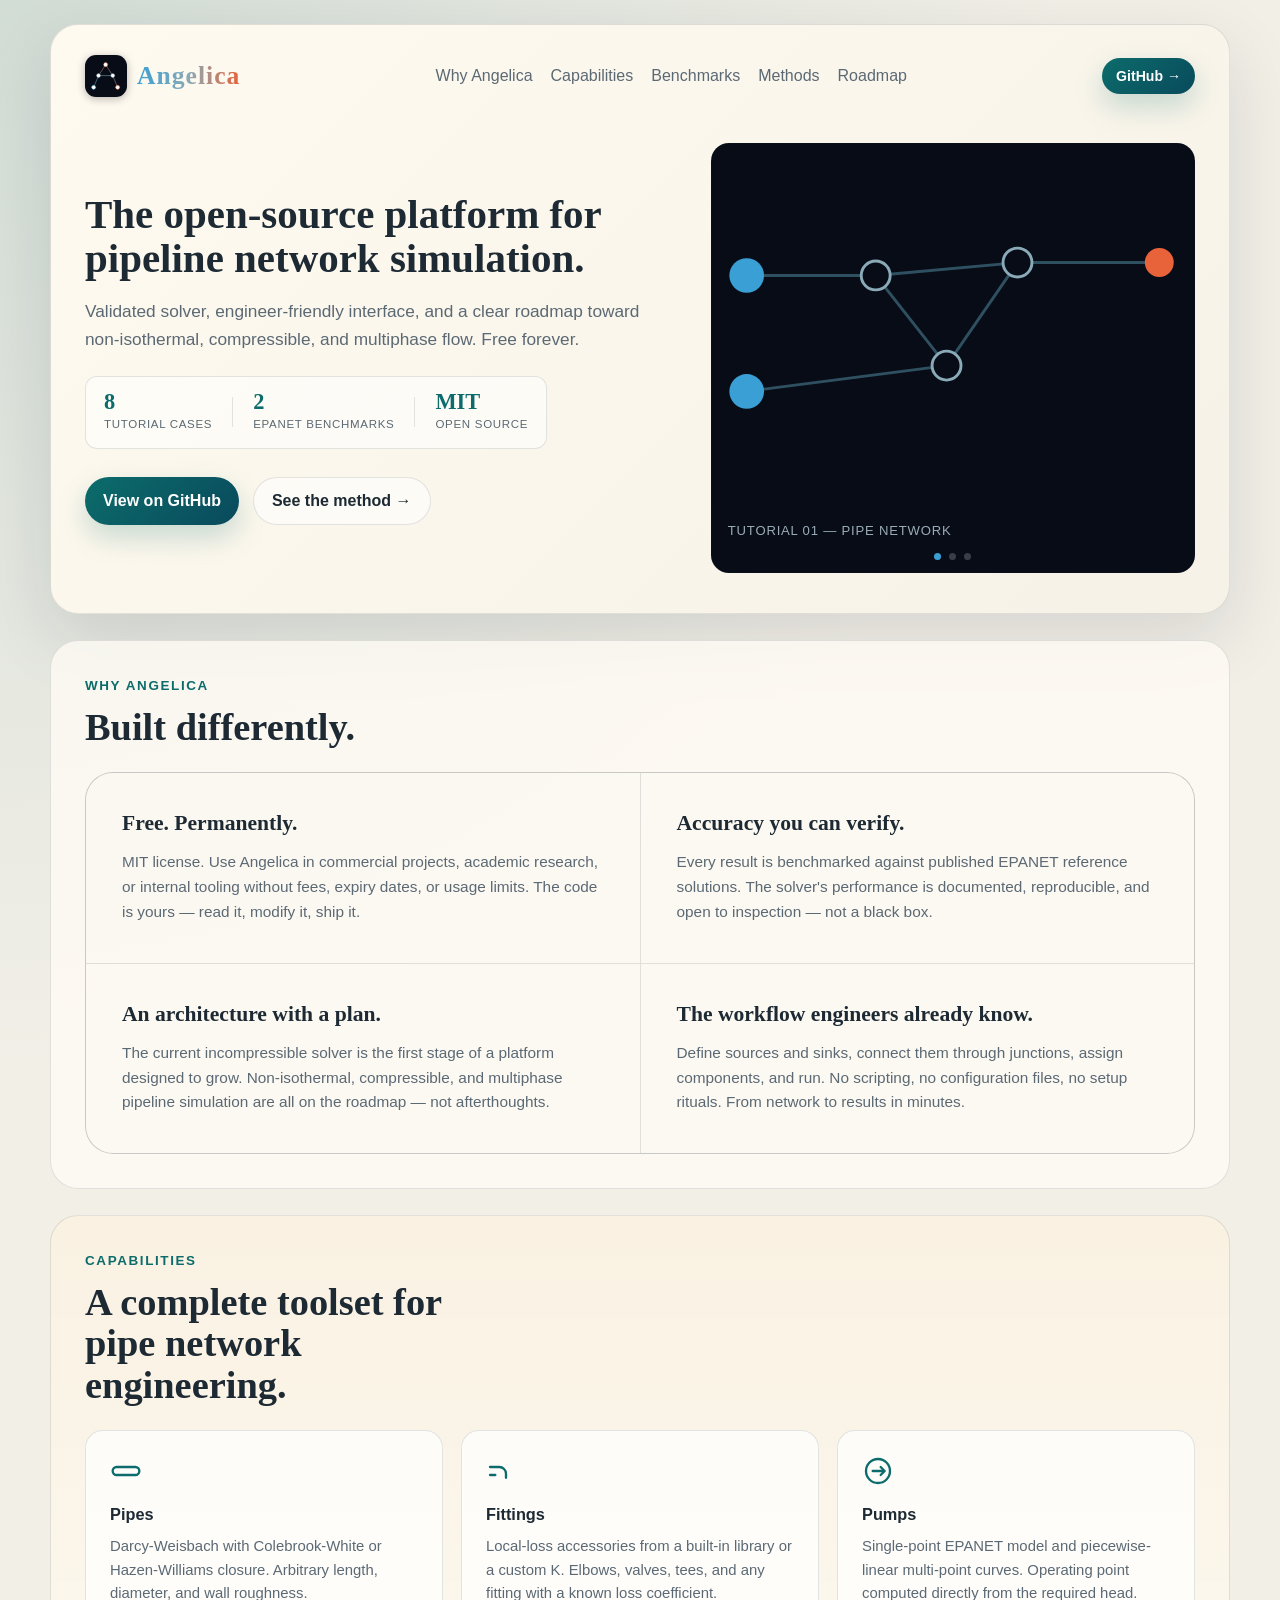
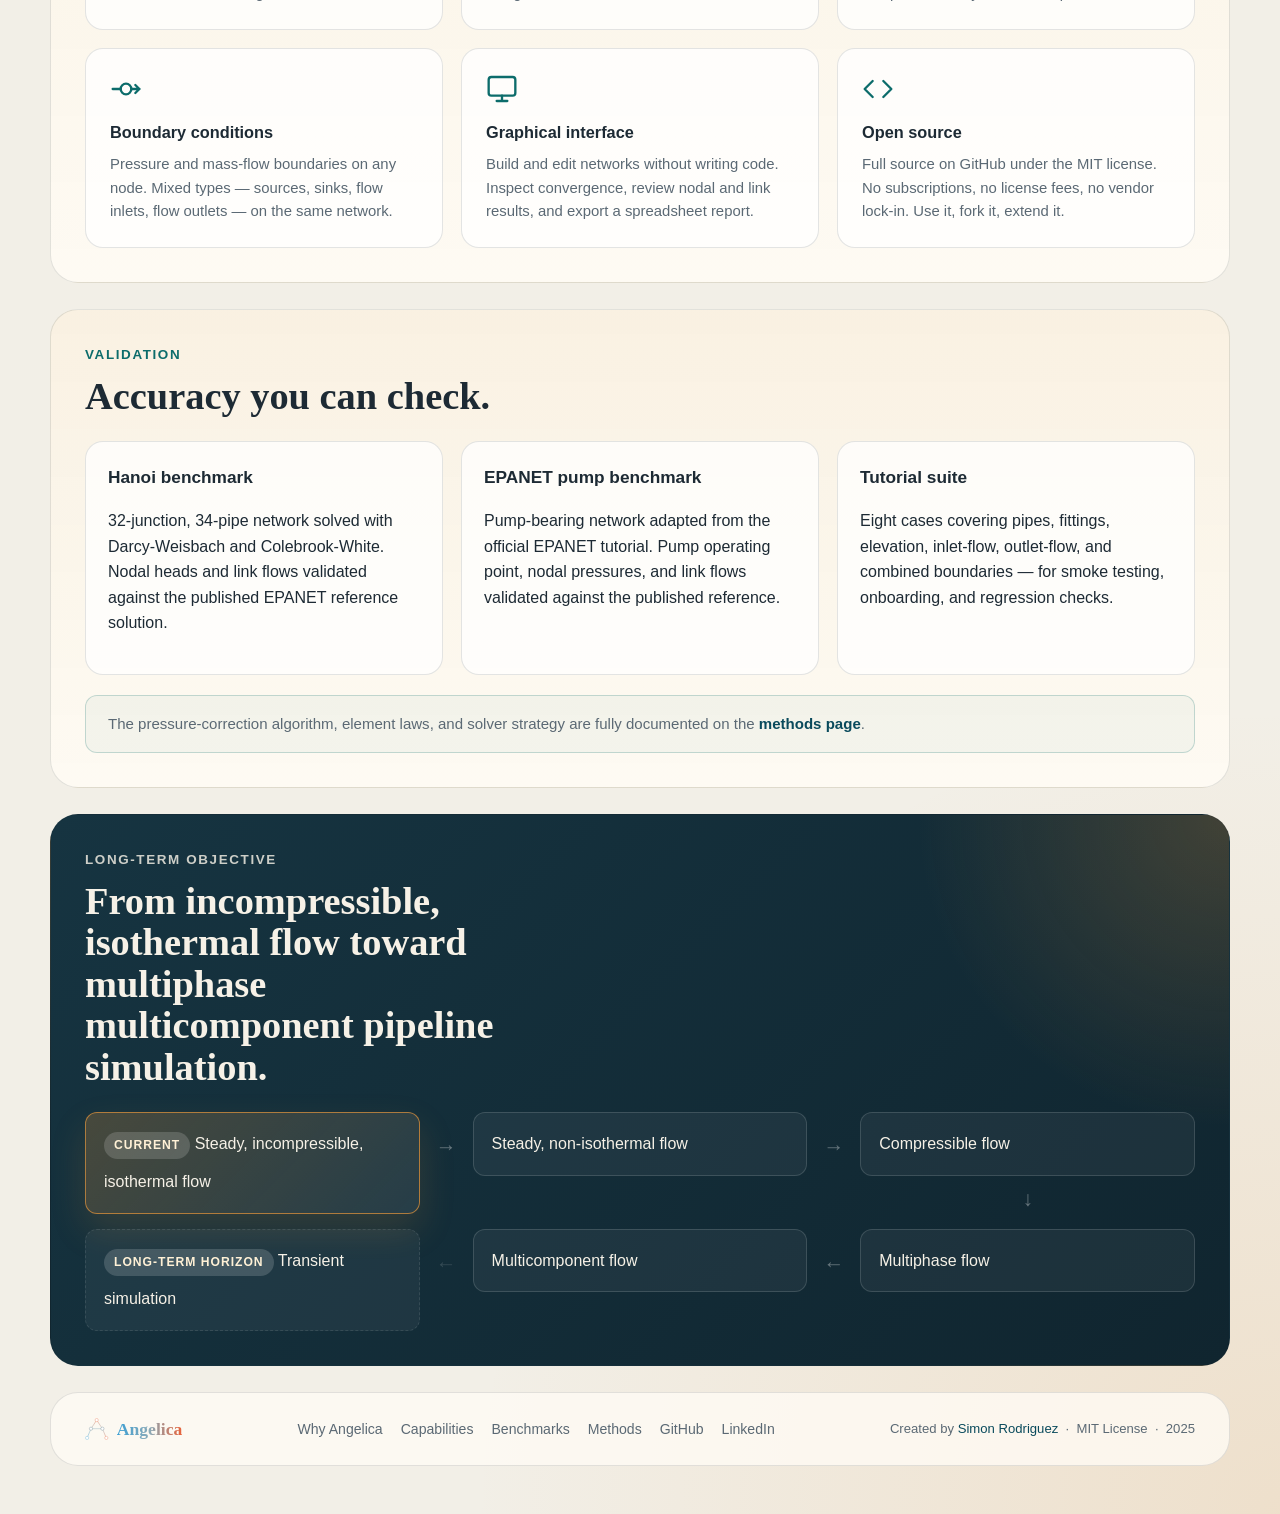
==== index.html @ 7e044407 "Brand name: gradient text matching logomark edge colors Apply blue→muted→orange gradient to the Ange" ====
<!DOCTYPE html>
<html lang="en">
  <head>
    <meta charset="UTF-8" />
    <meta name="viewport" content="width=device-width, initial-scale=1.0" />
    <title>Angelica — Pipeline Network Simulation</title>
    <meta
      name="description"
      content="Angelica is an open-source platform for pipeline network simulation. Validated solver, graphical interface, MIT licensed. Built to grow toward multiphase and compressible flow."
    />
    <meta property="og:type"        content="website" />
    <meta property="og:title"       content="Angelica — Pipeline Network Simulation" />
    <meta property="og:description" content="The open-source platform for pipeline network simulation. Validated solver, graphical interface, MIT licensed. No subscriptions. No lock-in." />
    <meta property="og:url"         content="https://scimonCFD.github.io/Angelica_website/" />
    <meta name="twitter:card"       content="summary" />
    <link rel="stylesheet" href="styles.css" />
    <link rel="icon" href="assets/logomark.svg" type="image/svg+xml" />
  </head>
  <body>
    <div class="page-shell">

      <header class="hero">
        <nav class="topbar">
          <div class="brand">
            <span class="brand-icon">
              <img src="assets/logomark.svg" alt="" class="brand-mark" />
            </span>
            <span class="brand-name">Angelica</span>
          </div>
          <div class="toplinks">
            <a href="#why">Why Angelica</a>
            <a href="#capabilities">Capabilities</a>
            <a href="#benchmarks">Benchmarks</a>
            <a href="methods.html">Methods</a>
            <a href="#roadmap">Roadmap</a>
          </div>
          <a class="button primary small" href="https://github.com/ScimonCFD/Angelica" target="_blank" rel="noreferrer">GitHub &rarr;</a>
        </nav>

        <div class="hero-grid">
          <div class="hero-copy">
            <h1>The open&#8209;source platform for pipeline network simulation.</h1>
            <p class="hero-text">
              Validated solver, engineer&#8209;friendly interface, and a clear roadmap
              toward non&#8209;isothermal, compressible, and multiphase flow.
              Free forever.
            </p>

            <div class="stat-row">
              <div class="stat">
                <span class="stat-value">8</span>
                <span class="stat-label">Tutorial cases</span>
              </div>
              <div class="stat-divider"></div>
              <div class="stat">
                <span class="stat-value">2</span>
                <span class="stat-label">EPANET benchmarks</span>
              </div>
              <div class="stat-divider"></div>
              <div class="stat">
                <span class="stat-value">MIT</span>
                <span class="stat-label">Open source</span>
              </div>
            </div>

            <div class="hero-actions">
              <a class="button primary" href="https://github.com/ScimonCFD/Angelica" target="_blank" rel="noreferrer">
                View on GitHub
              </a>
              <a class="button secondary" href="methods.html">See the method &rarr;</a>
            </div>
          </div>

          <div class="hero-panel">
            <div class="slider" id="hero-slider">
              <div class="slide active">
                <img src="assets/slide_pipe.svg" class="slide-img" alt="Pipe network tutorial" />
                <p class="slide-caption">Tutorial 01 &mdash; Pipe network</p>
              </div>
              <div class="slide">
                <img src="assets/slide_hanoi.svg" class="slide-img" alt="Hanoi benchmark" />
                <p class="slide-caption">Benchmark &mdash; Hanoi network (32 nodes)</p>
              </div>
              <div class="slide">
                <img src="assets/slide_pump.svg" class="slide-img" alt="EPANET pump benchmark" />
                <p class="slide-caption">Benchmark &mdash; EPANET pump network</p>
              </div>
              <div class="slider-dots">
                <button class="dot active" data-slide="0"></button>
                <button class="dot" data-slide="1"></button>
                <button class="dot" data-slide="2"></button>
              </div>
            </div>
          </div>
        </div>
      </header>

      <main>

        <!-- WHY ANGELICA -->
        <section id="why" class="section">
          <div class="section-head">
            <p class="eyebrow">Why Angelica</p>
            <h2>Built differently.</h2>
          </div>
          <div class="value-grid">

            <div class="value-card">
              <h3>Free. Permanently.</h3>
              <p>MIT license. Use Angelica in commercial projects, academic research,
                or internal tooling without fees, expiry dates, or usage limits.
                The code is yours — read it, modify it, ship it.</p>
            </div>

            <div class="value-card">
              <h3>Accuracy you can verify.</h3>
              <p>Every result is benchmarked against published EPANET reference
                solutions. The solver's performance is documented, reproducible,
                and open to inspection — not a black box.</p>
            </div>

            <div class="value-card">
              <h3>An architecture with a plan.</h3>
              <p>The current incompressible solver is the first stage of a platform
                designed to grow. Non&#8209;isothermal, compressible, and multiphase
                pipeline simulation are all on the roadmap — not afterthoughts.</p>
            </div>

            <div class="value-card">
              <h3>The workflow engineers already know.</h3>
              <p>Define sources and sinks, connect them through junctions, assign
                components, and run. No scripting, no configuration files, no
                setup rituals. From network to results in minutes.</p>
            </div>

          </div>
        </section>

        <!-- CAPABILITIES -->
        <section id="capabilities" class="section accent">
          <div class="section-head">
            <p class="eyebrow">Capabilities</p>
            <h2>A complete toolset for pipe network engineering.</h2>
          </div>
          <div class="cap-grid">

            <article class="cap-card">
              <div class="cap-icon">
                <svg viewBox="0 0 24 24" fill="none" stroke="currentColor" stroke-width="1.75" stroke-linecap="round">
                  <rect x="2" y="9" width="20" height="6" rx="3"/>
                </svg>
              </div>
              <h3>Pipes</h3>
              <p>Darcy-Weisbach with Colebrook-White or Hazen-Williams closure. Arbitrary length, diameter, and wall roughness.</p>
            </article>

            <article class="cap-card">
              <div class="cap-icon">
                <svg viewBox="0 0 24 24" fill="none" stroke="currentColor" stroke-width="1.75" stroke-linecap="round">
                  <path d="M3 9h7a5 5 0 0 1 5 5v3"/>
                  <path d="M3 15h4"/>
                </svg>
              </div>
              <h3>Fittings</h3>
              <p>Local-loss accessories from a built-in library or a custom K. Elbows, valves, tees, and any fitting with a known loss coefficient.</p>
            </article>

            <article class="cap-card">
              <div class="cap-icon">
                <svg viewBox="0 0 24 24" fill="none" stroke="currentColor" stroke-width="1.75" stroke-linecap="round" stroke-linejoin="round">
                  <circle cx="12" cy="12" r="9"/>
                  <path d="M8 12h8M14 9l3 3-3 3"/>
                </svg>
              </div>
              <h3>Pumps</h3>
              <p>Single-point EPANET model and piecewise-linear multi-point curves. Operating point computed directly from the required head.</p>
            </article>

            <article class="cap-card">
              <div class="cap-icon">
                <svg viewBox="0 0 24 24" fill="none" stroke="currentColor" stroke-width="1.75" stroke-linecap="round">
                  <circle cx="12" cy="12" r="4"/>
                  <path d="M2 12h6M16 12h6M19 9l3 3-3 3"/>
                </svg>
              </div>
              <h3>Boundary conditions</h3>
              <p>Pressure and mass-flow boundaries on any node. Mixed types — sources, sinks, flow inlets, flow outlets — on the same network.</p>
            </article>

            <article class="cap-card">
              <div class="cap-icon">
                <svg viewBox="0 0 24 24" fill="none" stroke="currentColor" stroke-width="1.75" stroke-linecap="round">
                  <rect x="2" y="3" width="20" height="14" rx="2"/>
                  <path d="M8 21h8M12 17v4"/>
                </svg>
              </div>
              <h3>Graphical interface</h3>
              <p>Build and edit networks without writing code. Inspect convergence, review nodal and link results, and export a spreadsheet report.</p>
            </article>

            <article class="cap-card">
              <div class="cap-icon">
                <svg viewBox="0 0 24 24" fill="none" stroke="currentColor" stroke-width="1.75" stroke-linecap="round" stroke-linejoin="round">
                  <polyline points="16 18 22 12 16 6"/>
                  <polyline points="8 6 2 12 8 18"/>
                </svg>
              </div>
              <h3>Open source</h3>
              <p>Full source on GitHub under the MIT license. No subscriptions, no license fees, no vendor lock-in. Use it, fork it, extend it.</p>
            </article>

          </div>
        </section>

        <!-- BENCHMARKS -->
        <section id="benchmarks" class="section accent">
          <div class="section-head">
            <p class="eyebrow">Validation</p>
            <h2>Accuracy you can check.</h2>
          </div>
          <div class="cards">
            <article class="info-card">
              <h3>Hanoi benchmark</h3>
              <p>32-junction, 34-pipe network solved with Darcy-Weisbach and
                Colebrook-White. Nodal heads and link flows validated against
                the published EPANET reference solution.</p>
            </article>
            <article class="info-card">
              <h3>EPANET pump benchmark</h3>
              <p>Pump-bearing network adapted from the official EPANET tutorial.
                Pump operating point, nodal pressures, and link flows validated
                against the published reference.</p>
            </article>
            <article class="info-card">
              <h3>Tutorial suite</h3>
              <p>Eight cases covering pipes, fittings, elevation, inlet-flow,
                outlet-flow, and combined boundaries — for smoke testing,
                onboarding, and regression checks.</p>
            </article>
          </div>
          <div class="methods-callout">
            <p>The pressure-correction algorithm, element laws, and solver strategy
              are fully documented on the
              <a href="methods.html">methods page</a>.</p>
          </div>
        </section>

        <!-- ROADMAP -->
        <section id="roadmap" class="section dark">
          <div class="section-head">
            <p class="eyebrow">Long-term objective</p>
            <h2>From incompressible, isothermal flow toward multiphase multicomponent pipeline simulation.</h2>
          </div>
          <div class="roadmap-grid">

            <!-- Row 1 -->
            <div class="roadmap-item current" style="grid-column:1;grid-row:1">
              <span class="roadmap-tag">Current</span>
              Steady, incompressible, isothermal flow
            </div>
            <div class="roadmap-arrow" style="grid-column:2;grid-row:1">&#8594;</div>
            <div class="roadmap-item future" style="grid-column:3;grid-row:1">Steady, non-isothermal flow</div>
            <div class="roadmap-arrow" style="grid-column:4;grid-row:1">&#8594;</div>
            <div class="roadmap-col5" style="grid-column:5;grid-row:1">
              <div class="roadmap-item future">Compressible flow</div>
              <div class="roadmap-arrow roadmap-arrow--vert" style="text-align:center">&#8595;</div>
            </div>

            <!-- Row 2 -->
            <div class="roadmap-item future" style="grid-column:5;grid-row:2">Multiphase flow</div>
            <div class="roadmap-arrow" style="grid-column:4;grid-row:2">&#8592;</div>
            <div class="roadmap-item future" style="grid-column:3;grid-row:2">Multicomponent flow</div>
            <div class="roadmap-arrow roadmap-arrow--faint" style="grid-column:2;grid-row:2">&#8592;</div>
            <div class="roadmap-item horizon" style="grid-column:1;grid-row:2">
              <span class="roadmap-tag roadmap-tag--horizon">Long-term horizon</span>
              Transient simulation
            </div>

          </div>
        </section>

      </main>

      <footer class="site-footer">
        <div class="footer-brand">
          <img src="assets/logomark.svg" alt="" class="brand-mark footer-mark" />
          <span class="brand-name">Angelica</span>
        </div>
        <nav class="footer-links">
          <a href="#why">Why Angelica</a>
          <a href="#capabilities">Capabilities</a>
          <a href="#benchmarks">Benchmarks</a>
          <a href="methods.html">Methods</a>
          <a href="https://github.com/ScimonCFD/Angelica" target="_blank" rel="noreferrer">GitHub</a>
          <a href="https://www.linkedin.com/in/simonrodriguezl" target="_blank" rel="noreferrer">LinkedIn</a>
        </nav>
        <p class="footer-copy">
          Created by <a href="https://www.linkedin.com/in/simonrodriguezl" target="_blank" rel="noreferrer">Simon Rodriguez</a>
          &nbsp;&middot;&nbsp; MIT License &nbsp;&middot;&nbsp; 2025
        </p>
      </footer>

    </div>

    <script>
      let current = 0;
      const slider = document.getElementById('hero-slider');
      const slides = slider.querySelectorAll('.slide');
      const dots   = slider.querySelectorAll('.dot');
      function showSlide(n) {
        slides.forEach((s, i) => {
          if (i === n) {
            s.style.display = 'flex';
            s.style.animation = 'none';
            void s.offsetWidth;
            s.style.animation = 'slideFadeIn 0.35s ease';
          } else {
            s.style.display = 'none';
          }
        });
        dots.forEach((d, i) => d.classList.toggle('active', i === n));
        current = n;
      }
      dots.forEach(d => d.addEventListener('click', () => showSlide(+d.dataset.slide)));
      showSlide(0);
      setInterval(() => showSlide((current + 1) % slides.length), 4000);

      // Scroll reveal
      if ('IntersectionObserver' in window &&
          !window.matchMedia('(prefers-reduced-motion: reduce)').matches) {
        const revealTargets = document.querySelectorAll(
          '.value-card, .cap-card, .step, .info-card, .roadmap-item, .section-head'
        );
        const obs = new IntersectionObserver(
          entries => entries.forEach(e => {
            if (e.isIntersecting) { e.target.classList.add('revealed'); obs.unobserve(e.target); }
          }),
          { threshold: 0.1 }
        );
        revealTargets.forEach((el, i) => {
          el.classList.add('reveal');
          el.style.transitionDelay = (i % 4) * 60 + 'ms';
          obs.observe(el);
        });
      }
    </script>
  </body>
</html>
---- styles.css ----
:root {
  --bg: #f2efe7;
  --panel: #fffaf0;
  --ink: #1d2a34;
  --muted: #5b6974;
  --line: rgba(29, 42, 52, 0.12);
  --brand: #0c6c6b;
  --brand-deep: #094a5c;
  --accent: #d98f3b;
  --shadow: 0 24px 70px rgba(14, 26, 38, 0.12);
  --radius-lg: 28px;
  --radius-md: 18px;
  --radius-sm: 12px;
}

* {
  box-sizing: border-box;
}

html {
  scroll-behavior: smooth;
}

body {
  margin: 0;
  color: var(--ink);
  background:
    radial-gradient(circle at top left, rgba(12, 108, 107, 0.14), transparent 32%),
    radial-gradient(circle at bottom right, rgba(217, 143, 59, 0.16), transparent 24%),
    var(--bg);
  font-family: "Avenir Next", "Segoe UI", "Helvetica Neue", sans-serif;
  line-height: 1.6;
}

a {
  color: inherit;
  text-decoration: none;
}

.page-shell {
  width: min(1180px, calc(100% - 40px));
  margin: 24px auto 48px;
}

.hero {
  padding: 30px 34px 40px;
  border: 1px solid var(--line);
  border-radius: var(--radius-lg);
  background:
    linear-gradient(135deg, rgba(255, 250, 240, 0.96), rgba(245, 241, 232, 0.96)),
    var(--panel);
  box-shadow: var(--shadow);
}

/* Topbar: 3-item layout */
.topbar {
  display: flex;
  align-items: center;
  justify-content: space-between;
  gap: 24px;
  margin-bottom: 46px;
}

.brand {
  display: flex;
  align-items: center;
  gap: 10px;
  font-family: Georgia, "Times New Roman", serif;
  font-size: 1.6rem;
  font-weight: 700;
  letter-spacing: 0.04em;
}

.brand-icon {
  display: flex;
  align-items: center;
  justify-content: center;
  width: 42px;
  height: 42px;
  background: #070c17;
  border-radius: 11px;
  flex-shrink: 0;
  box-shadow: 0 2px 8px rgba(7, 12, 23, 0.28);
}

.brand-mark {
  height: 28px;
  width: auto;
}

.brand-name {
  background: linear-gradient(90deg, #3a9fd4 0%, #8aaab8 50%, #e8633a 100%);
  -webkit-background-clip: text;
  -webkit-text-fill-color: transparent;
  background-clip: text;
}

.toplinks {
  display: flex;
  flex-wrap: wrap;
  gap: 18px;
  color: var(--muted);
}

.toplinks a:hover {
  color: var(--brand-deep);
}

.hero-grid {
  display: grid;
  grid-template-columns: 1.1fr 0.9fr;
  gap: 34px;
  align-items: center;
}

.eyebrow {
  margin: 0 0 10px;
  color: var(--brand);
  font-size: 0.84rem;
  font-weight: 700;
  letter-spacing: 0.12em;
  text-transform: uppercase;
}

.hero h1,
.section h2 {
  margin: 0;
  font-family: Georgia, "Times New Roman", serif;
  line-height: 1.08;
}

.hero h1 {
  font-size: clamp(1.8rem, 3.2vw, 3.4rem);
  max-width: 26ch;
}

.hero-text {
  max-width: 58ch;
  margin: 18px 0 0;
  font-size: 1.08rem;
  color: var(--muted);
}

.hero-actions {
  display: flex;
  flex-wrap: wrap;
  gap: 14px;
  margin-top: 28px;
}

.button {
  display: inline-flex;
  align-items: center;
  justify-content: center;
  min-height: 48px;
  padding: 0 18px;
  border-radius: 999px;
  font-weight: 700;
  transition: transform 140ms ease, box-shadow 140ms ease, background 140ms ease;
}

.button:hover {
  transform: translateY(-1px);
}

.button.primary {
  color: white;
  background: linear-gradient(135deg, var(--brand), var(--brand-deep));
  box-shadow: 0 12px 28px rgba(12, 108, 107, 0.22);
}

.button.secondary {
  border: 1px solid var(--line);
  background: rgba(255, 255, 255, 0.55);
}

/* Small button variant */
.button.small { min-height: 36px; padding: 0 14px; font-size: 0.88rem; }

.hero-panel {
  display: flex;
  justify-content: center;
}

/* Card hover lift */
.hero-card, .info-card, .step {
  border: 1px solid var(--line);
  border-radius: var(--radius-md);
  background: rgba(255, 255, 255, 0.74);
  transition: transform 160ms ease, box-shadow 160ms ease;
}

.info-card:hover, .step:hover {
  transform: translateY(-2px);
  box-shadow: 0 8px 28px rgba(14, 26, 38, 0.10);
}

.hero-card {
  width: 100%;
  padding: 26px;
}

.card-label {
  margin-bottom: 18px;
  color: var(--muted);
  font-size: 0.88rem;
  text-transform: uppercase;
  letter-spacing: 0.08em;
}

.feature-list {
  margin: 0;
  padding-left: 20px;
}

.feature-list li + li {
  margin-top: 8px;
}

.section {
  margin-top: 26px;
  padding: 34px;
  border: 1px solid var(--line);
  border-radius: var(--radius-lg);
  background: rgba(255, 252, 245, 0.78);
}

.section.accent {
  background: linear-gradient(180deg, rgba(249, 241, 225, 0.94), rgba(255, 251, 244, 0.9));
}

.section.dark {
  color: #f6f1e7;
  background:
    radial-gradient(circle at top right, rgba(217, 143, 59, 0.24), transparent 24%),
    linear-gradient(135deg, #163441, #10252f);
}

.section.dark .eyebrow,
.section.dark p {
  color: rgba(246, 241, 231, 0.82);
}

.section-head {
  margin-bottom: 24px;
}

.section h2 {
  font-size: clamp(1.75rem, 3vw, 3rem);
  max-width: 22ch;
}

.two-column {
  display: grid;
  grid-template-columns: repeat(2, minmax(0, 1fr));
  gap: 26px;
}

.steps {
  display: grid;
  grid-template-columns: repeat(4, minmax(0, 1fr));
  gap: 18px;
}

.step,
.info-card {
  padding: 22px;
}

.step-number {
  display: inline-block;
  margin-bottom: 12px;
  color: var(--accent);
  font-weight: 800;
  letter-spacing: 0.08em;
}

.step h3,
.info-card h3 {
  margin: 0 0 10px;
  font-size: 1.08rem;
}

.card-link {
  margin-top: 14px;
  font-weight: 700;
  color: var(--brand-deep);
}

.cards {
  display: grid;
  grid-template-columns: repeat(3, minmax(0, 1fr));
  gap: 18px;
}

.cards.four-up {
  grid-template-columns: repeat(4, minmax(0, 1fr));
}

.compact-hero {
  padding-bottom: 28px;
}

.methods-hero .hero-copy h1 {
  max-width: none;
}

.workflow-figure {
  display: grid;
  grid-template-columns: 1fr auto 1fr;
  gap: 18px;
  align-items: start;
}

.workflow-column {
  display: flex;
  flex-direction: column;
  gap: 10px;
}

.workflow-label {
  color: var(--brand);
  font-size: 0.88rem;
  font-weight: 800;
  letter-spacing: 0.08em;
  text-transform: uppercase;
}

.workflow-box {
  padding: 18px;
  border: 1px solid var(--line);
  border-radius: var(--radius-md);
  background: rgba(255, 255, 255, 0.76);
}

.workflow-note {
  display: block;
  margin-top: 8px;
  color: var(--muted);
  font-size: 0.94rem;
}

.workflow-arrow {
  text-align: center;
  color: var(--accent);
  font-size: 1.15rem;
  font-weight: 800;
}

.workflow-divider {
  width: 1px;
  min-height: 100%;
  background: var(--line);
}

.roadmap-grid {
  display: grid;
  grid-template-columns: 1fr auto 1fr auto 1fr;
  grid-template-rows: auto auto;
  gap: 14px;
  align-items: start;
}

.roadmap-col5 {
  display: flex;
  flex-direction: column;
  gap: 6px;
}

.roadmap-arrow {
  color: rgba(255, 255, 255, 0.35);
  font-size: 1.3rem;
  text-align: center;
  padding: 18px 2px 0;
}

.roadmap-arrow--faint {
  opacity: 0.4;
}

.roadmap-arrow--vert {
  padding: 0;
}

.roadmap-item {
  padding: 18px;
  border: 1px solid rgba(255, 255, 255, 0.14);
  border-radius: var(--radius-sm);
  background: rgba(255, 255, 255, 0.05);
}

.roadmap-item.current {
  border-color: rgba(217, 143, 59, 0.75);
  background: linear-gradient(135deg, rgba(217, 143, 59, 0.26), rgba(255, 255, 255, 0.08));
  box-shadow: 0 16px 36px rgba(217, 143, 59, 0.16);
}

.roadmap-item.future {
  opacity: 0.62;
}

.roadmap-item.horizon {
  opacity: 0.38;
  border-style: dashed;
  border-color: rgba(255, 255, 255, 0.1);
}

.roadmap-connector--faint {
  opacity: 0.35;
}

.roadmap-tag--horizon {
  background: rgba(255, 255, 255, 0.08);
  color: rgba(255, 241, 214, 0.6);
}

.roadmap-tag {
  display: inline-block;
  margin-bottom: 10px;
  padding: 4px 10px;
  border-radius: 999px;
  background: rgba(255, 255, 255, 0.16);
  color: #fff1d6;
  font-size: 0.76rem;
  font-weight: 800;
  letter-spacing: 0.08em;
  text-transform: uppercase;
}

.sub-nodes-row {
  display: flex;
  gap: 8px;
  justify-content: space-around;
}

.sub-node {
  flex: 1;
  padding: 5px 8px;
  border-radius: 6px;
  font-size: 0.76rem;
  text-align: center;
  border: 1px solid rgba(255, 255, 255, 0.2);
  background: rgba(255, 255, 255, 0.06);
  color: rgba(244, 232, 207, 0.75);
}

.sub-node.wip {
  border-style: dashed;
  border-color: rgba(255, 200, 80, 0.45);
  background: rgba(255, 180, 0, 0.06);
  color: rgba(244, 232, 207, 0.4);
  font-style: italic;
}

.sub-arrows-row {
  display: flex;
  justify-content: space-around;
  color: rgba(255, 255, 255, 0.28);
  font-size: 0.85rem;
  padding: 0 16px;
}

.section.compact {
  text-align: center;
}

.section.compact .section-head h2 {
  max-width: none;
}

.section.colophon {
  text-align: center;
  background: transparent;
  border-color: transparent;
  box-shadow: none;
  padding-top: 10px;
  padding-bottom: 10px;
}

.contact-note {
  max-width: 54ch;
  margin: 0 auto;
  color: var(--muted);
}

.contact-link {
  margin: 14px 0 0;
  font-weight: 700;
}

.contact-link a {
  color: var(--brand-deep);
}

/* Stat row */
.stat-row {
  display: flex;
  align-items: center;
  gap: 20px;
  margin: 22px 0;
  padding: 14px 18px;
  width: fit-content;
  background: rgba(255, 255, 255, 0.55);
  border: 1px solid var(--line);
  border-radius: var(--radius-sm);
}

.stat { display: flex; flex-direction: column; gap: 2px; }

.stat-value {
  font-family: Georgia, "Times New Roman", serif;
  font-size: 1.4rem;
  font-weight: 700;
  color: var(--brand);
  line-height: 1;
}

.stat-label {
  font-size: 0.72rem;
  color: var(--muted);
  letter-spacing: 0.06em;
  text-transform: uppercase;
}

.stat-divider { width: 1px; height: 30px; background: var(--line); flex-shrink: 0; }

/* Value grid (Why section) */
.value-grid {
  display: grid;
  grid-template-columns: repeat(2, minmax(0, 1fr));
  gap: 1px;
  background: var(--line);
  border: 1px solid var(--line);
  border-radius: var(--radius-lg);
  overflow: hidden;
}

.value-card {
  padding: 38px 36px;
  background: rgba(255, 252, 245, 0.88);
  transition: background 160ms ease;
}

.value-card:hover {
  background: rgba(255, 255, 255, 0.96);
}

.value-card h3 {
  margin: 0 0 14px;
  font-family: Georgia, "Times New Roman", serif;
  font-size: 1.35rem;
  font-weight: 700;
  line-height: 1.15;
}

.value-card p {
  margin: 0;
  color: var(--muted);
  font-size: 0.96rem;
  line-height: 1.62;
}

/* Capability grid */
.cap-grid {
  display: grid;
  grid-template-columns: repeat(3, minmax(0, 1fr));
  gap: 18px;
}

.cap-card {
  padding: 24px;
  border: 1px solid var(--line);
  border-radius: var(--radius-md);
  background: rgba(255, 255, 255, 0.74);
  transition: transform 160ms ease, box-shadow 160ms ease, border-color 160ms ease;
}

.cap-card:hover {
  transform: translateY(-2px);
  box-shadow: 0 8px 28px rgba(14, 26, 38, 0.10);
  border-color: rgba(12, 108, 107, 0.35);
}

.cap-icon { width: 32px; height: 32px; color: var(--brand); margin-bottom: 14px; }
.cap-icon svg { width: 32px; height: 32px; }
.cap-card h3 { margin: 0 0 8px; font-size: 1.02rem; }
.cap-card p { margin: 0; color: var(--muted); font-size: 0.93rem; line-height: 1.57; }

/* Methods callout */
.methods-callout {
  margin-top: 20px;
  padding: 16px 22px;
  border: 1px solid rgba(12, 108, 107, 0.22);
  border-radius: var(--radius-sm);
  background: rgba(12, 108, 107, 0.04);
}

.methods-callout p { margin: 0; color: var(--muted); font-size: 0.94rem; }
.methods-callout a { color: var(--brand-deep); font-weight: 600; }
.methods-callout a:hover { text-decoration: underline; }

/* Footer */
.site-footer {
  margin-top: 26px;
  padding: 22px 34px;
  border: 1px solid var(--line);
  border-radius: var(--radius-lg);
  background: rgba(255, 252, 245, 0.78);
  display: flex;
  align-items: center;
  justify-content: space-between;
  gap: 20px;
  flex-wrap: wrap;
}

.footer-brand {
  display: flex;
  align-items: center;
  gap: 8px;
  font-family: Georgia, "Times New Roman", serif;
  font-size: 1.1rem;
  font-weight: 700;
}

.footer-mark { height: 22px; }
.footer-links { display: flex; gap: 18px; flex-wrap: wrap; color: var(--muted); font-size: 0.88rem; }
.footer-links a:hover { color: var(--brand-deep); }
.footer-copy { margin: 0; font-size: 0.82rem; color: var(--muted); }
.footer-copy a { color: var(--brand-deep); }

/* Scroll reveal */
.reveal {
  opacity: 0;
  transform: translateY(22px);
  transition: opacity 0.55s cubic-bezier(0.16, 1, 0.3, 1),
              transform 0.55s cubic-bezier(0.16, 1, 0.3, 1);
}

.reveal.revealed {
  opacity: 1;
  transform: translateY(0);
}

@media (max-width: 980px) {
  .hero-grid,
  .two-column,
  .steps,
  .cards,
  .cards.four-up,
  .workflow-figure,
  .roadmap-grid,
  .cap-grid,
  .value-grid {
    grid-template-columns: 1fr;
  }

  .cap-grid {
    grid-template-columns: repeat(2, minmax(0, 1fr));
  }

  .workflow-divider {
    display: none;
  }

  .hero h1 {
    max-width: 100%;
  }
}

@media (max-width: 640px) {
  .page-shell {
    width: min(100% - 20px, 1180px);
    margin: 10px auto 28px;
  }

  .hero,
  .section {
    padding: 22px 18px;
  }

  .topbar {
    align-items: flex-start;
    flex-direction: column;
    margin-bottom: 28px;
  }

  .toplinks {
    gap: 10px 14px;
  }

  .cap-grid {
    grid-template-columns: 1fr;
  }

  .site-footer {
    flex-direction: column;
    align-items: flex-start;
  }

  .stat-row {
    flex-wrap: wrap;
  }
}

/* Page load animations */
@keyframes heroIn {
  from { opacity: 0; transform: translateY(18px); }
  to   { opacity: 1; transform: translateY(0); }
}

.hero-copy  { animation: heroIn 0.6s cubic-bezier(0.16, 1, 0.3, 1) both; }
.hero-panel { animation: heroIn 0.6s 0.14s cubic-bezier(0.16, 1, 0.3, 1) both; }

/* Slider fade */
@keyframes slideFadeIn {
  from { opacity: 0; }
  to   { opacity: 1; }
}

/* ── Slider ── */
.slider {
  width: 100%;
  border-radius: var(--radius-md);
  overflow: hidden;
  border: 1px solid var(--line);
  background: #070c17;
}

.slider .slide {
  display: none;
  flex-direction: column;
}

.slider .slide.active {
  display: flex;
}

.slide-img {
  width: 100%;
  display: block;
}

.slide-caption {
  margin: 0;
  padding: 10px 16px 12px;
  color: rgba(180, 200, 210, 0.85);
  font-size: 0.82rem;
  letter-spacing: 0.06em;
  text-transform: uppercase;
  background: #070c17;
}

.slider-dots {
  display: flex;
  justify-content: center;
  gap: 8px;
  padding: 0 0 12px;
  background: #070c17;
}

.dot {
  width: 7px;
  height: 7px;
  border-radius: 50%;
  border: none;
  background: rgba(255, 255, 255, 0.2);
  cursor: pointer;
  padding: 0;
  transition: background 200ms;
}

.dot.active {
  background: #3a9fd4;
}
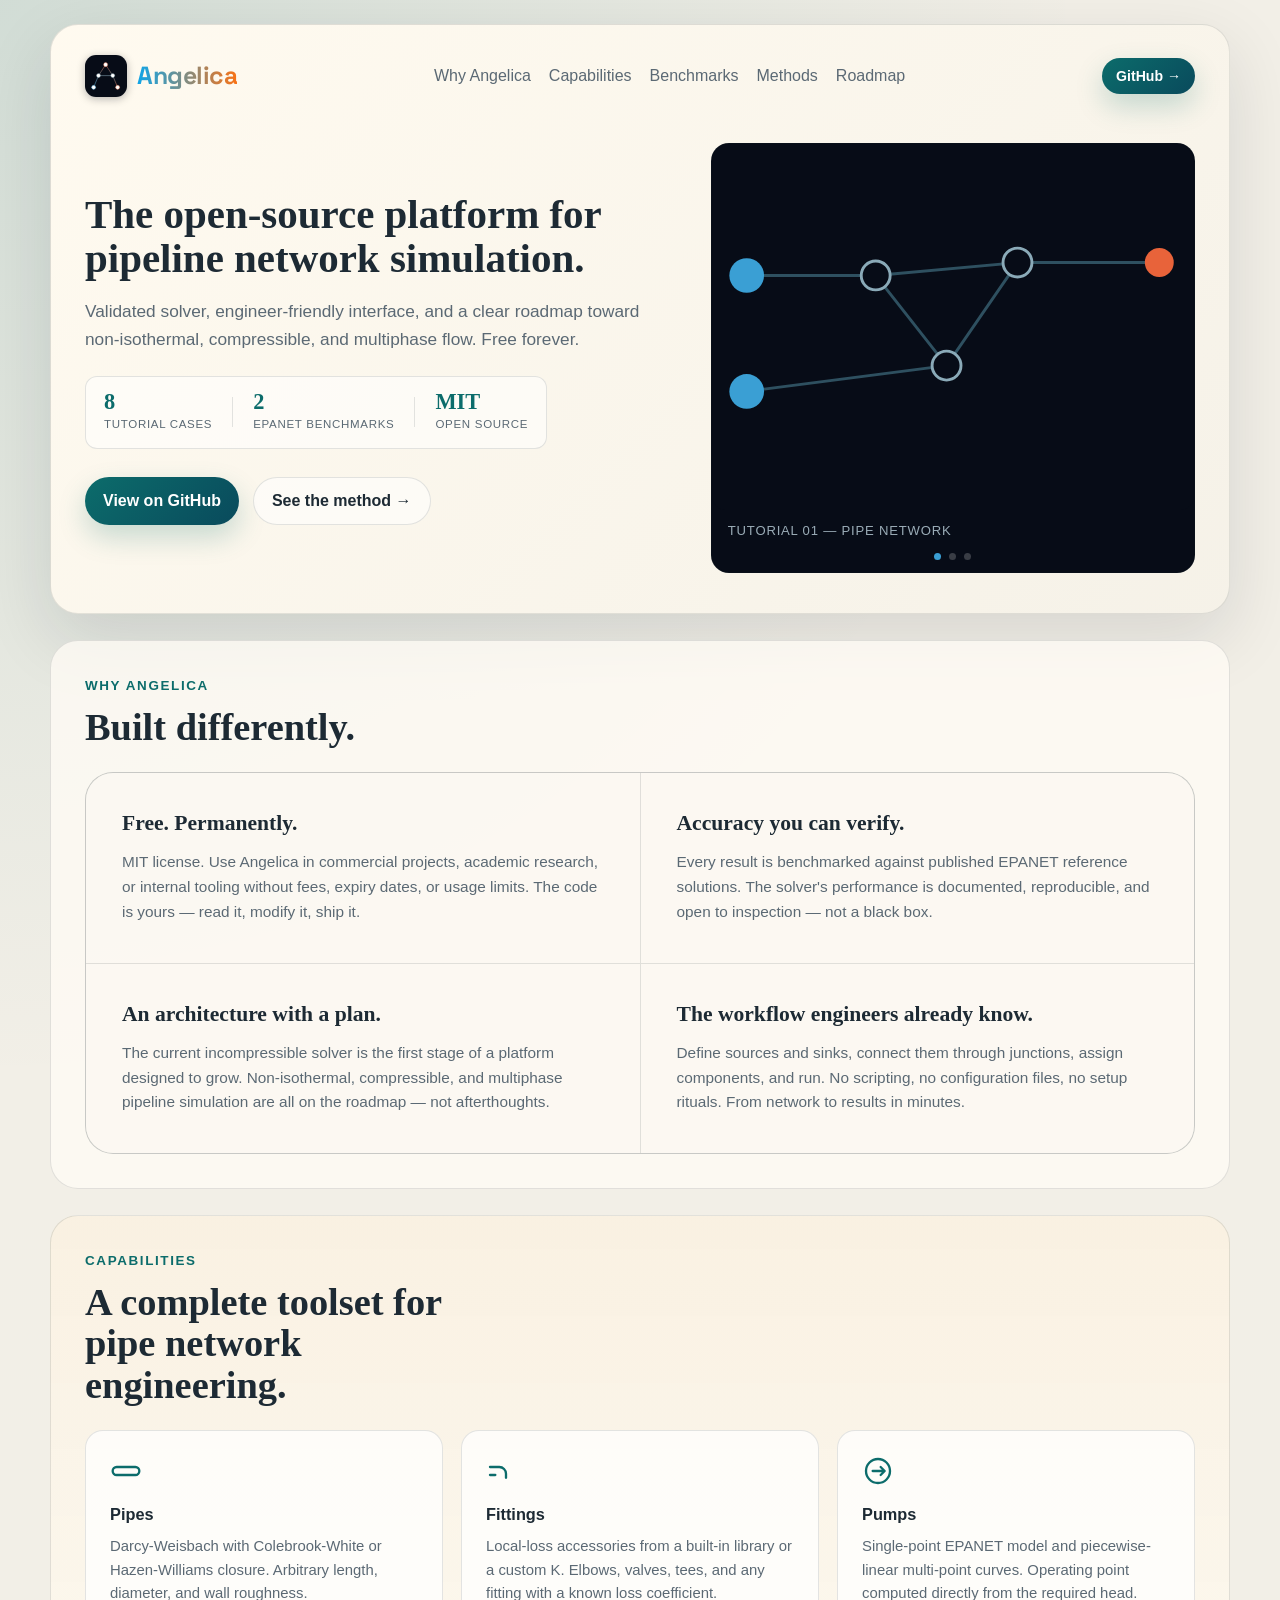
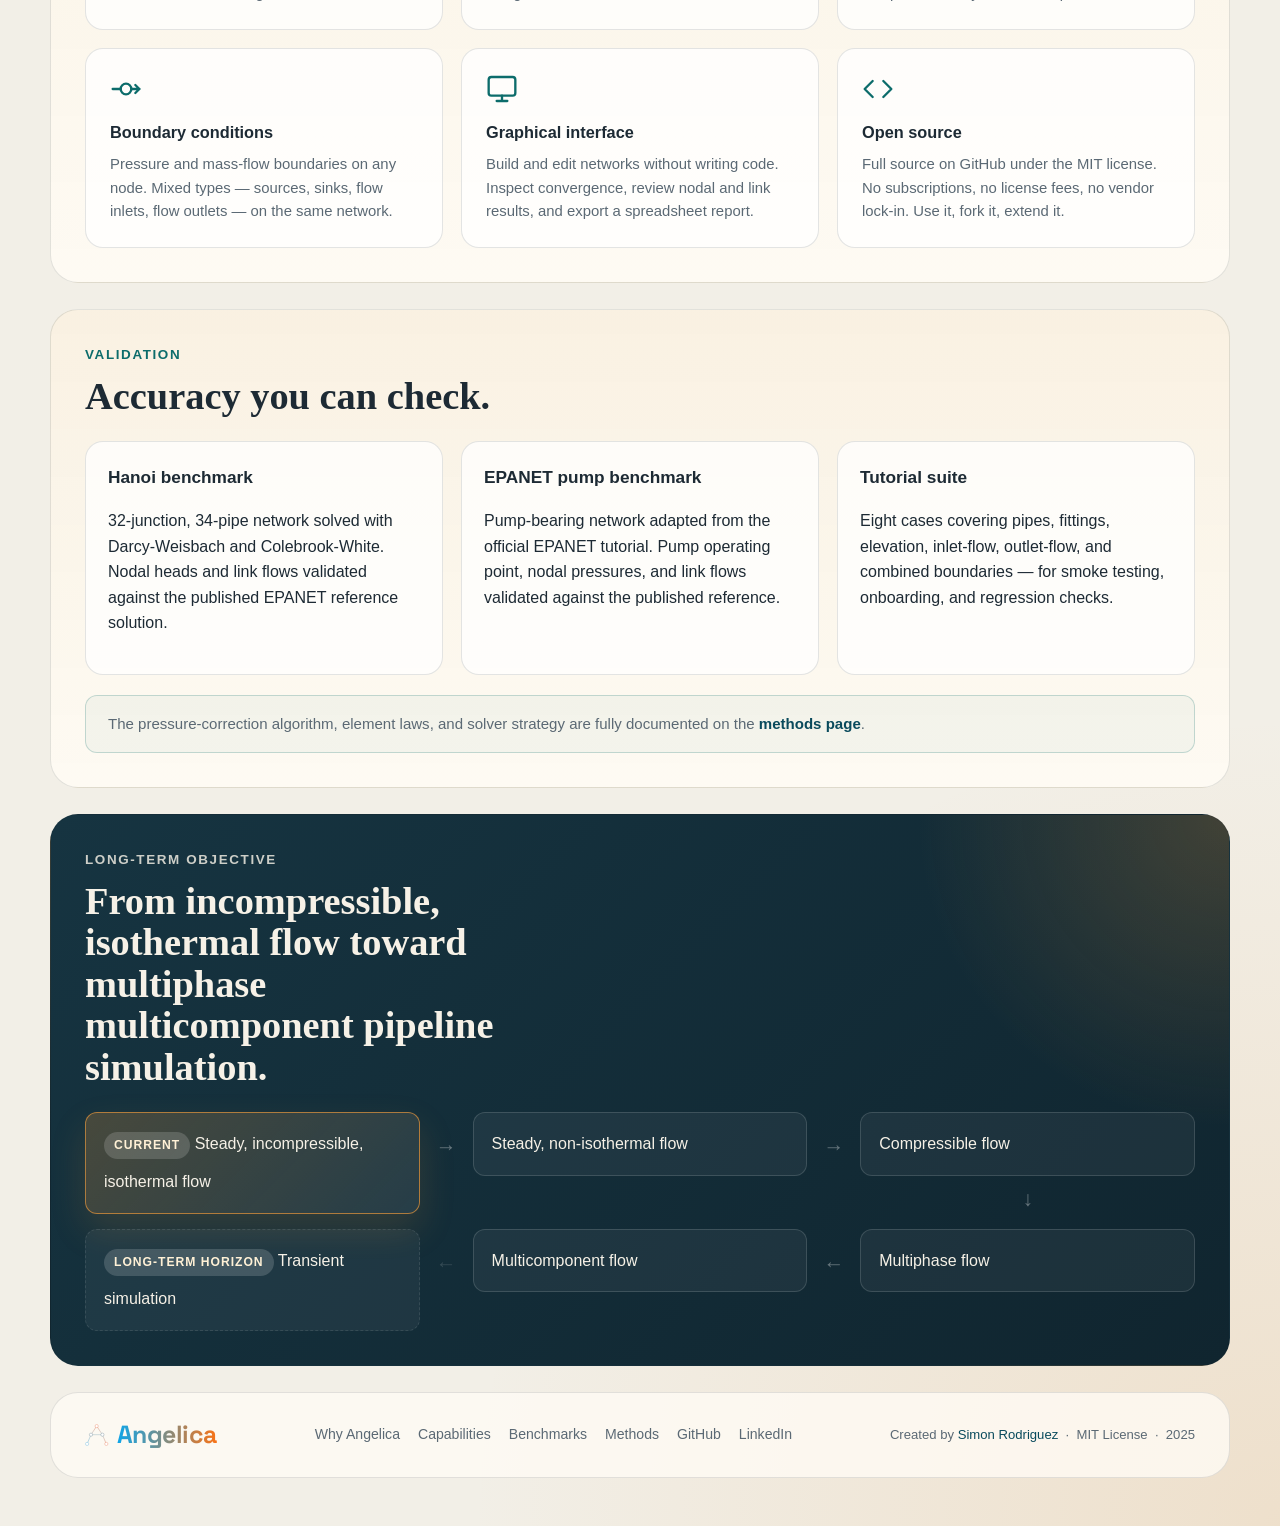
==== commit 5b5022b3: "Brand: Space Grotesk + high-contrast cyan-orange gradient Replace Georgia with Space Grotesk 700 for" ====
--- a/index.html
+++ b/index.html
@@ -13,6 +13,9 @@
     <meta property="og:description" content="The open-source platform for pipeline network simulation. Validated solver, graphical interface, MIT licensed. No subscriptions. No lock-in." />
     <meta property="og:url"         content="https://scimonCFD.github.io/Angelica_website/" />
     <meta name="twitter:card"       content="summary" />
+    <link rel="preconnect" href="https://fonts.googleapis.com" />
+    <link rel="preconnect" href="https://fonts.gstatic.com" crossorigin />
+    <link href="https://fonts.googleapis.com/css2?family=Space+Grotesk:wght@700&display=swap" rel="stylesheet" />
     <link rel="stylesheet" href="styles.css" />
     <link rel="icon" href="assets/logomark.svg" type="image/svg+xml" />
   </head>
--- a/styles.css
+++ b/styles.css
@@ -65,10 +65,6 @@
   display: flex;
   align-items: center;
   gap: 10px;
-  font-family: Georgia, "Times New Roman", serif;
-  font-size: 1.6rem;
-  font-weight: 700;
-  letter-spacing: 0.04em;
 }
 
 .brand-icon {
@@ -89,7 +85,11 @@
 }
 
 .brand-name {
-  background: linear-gradient(90deg, #3a9fd4 0%, #8aaab8 50%, #e8633a 100%);
+  font-family: "Space Grotesk", "Inter", "Segoe UI", sans-serif;
+  font-size: 1.55rem;
+  font-weight: 700;
+  letter-spacing: -0.02em;
+  background: linear-gradient(90deg, #0ea5e9 0%, #f97316 100%);
   -webkit-background-clip: text;
   -webkit-text-fill-color: transparent;
   background-clip: text;
@@ -617,9 +617,6 @@
   display: flex;
   align-items: center;
   gap: 8px;
-  font-family: Georgia, "Times New Roman", serif;
-  font-size: 1.1rem;
-  font-weight: 700;
 }
 
 .footer-mark { height: 22px; }
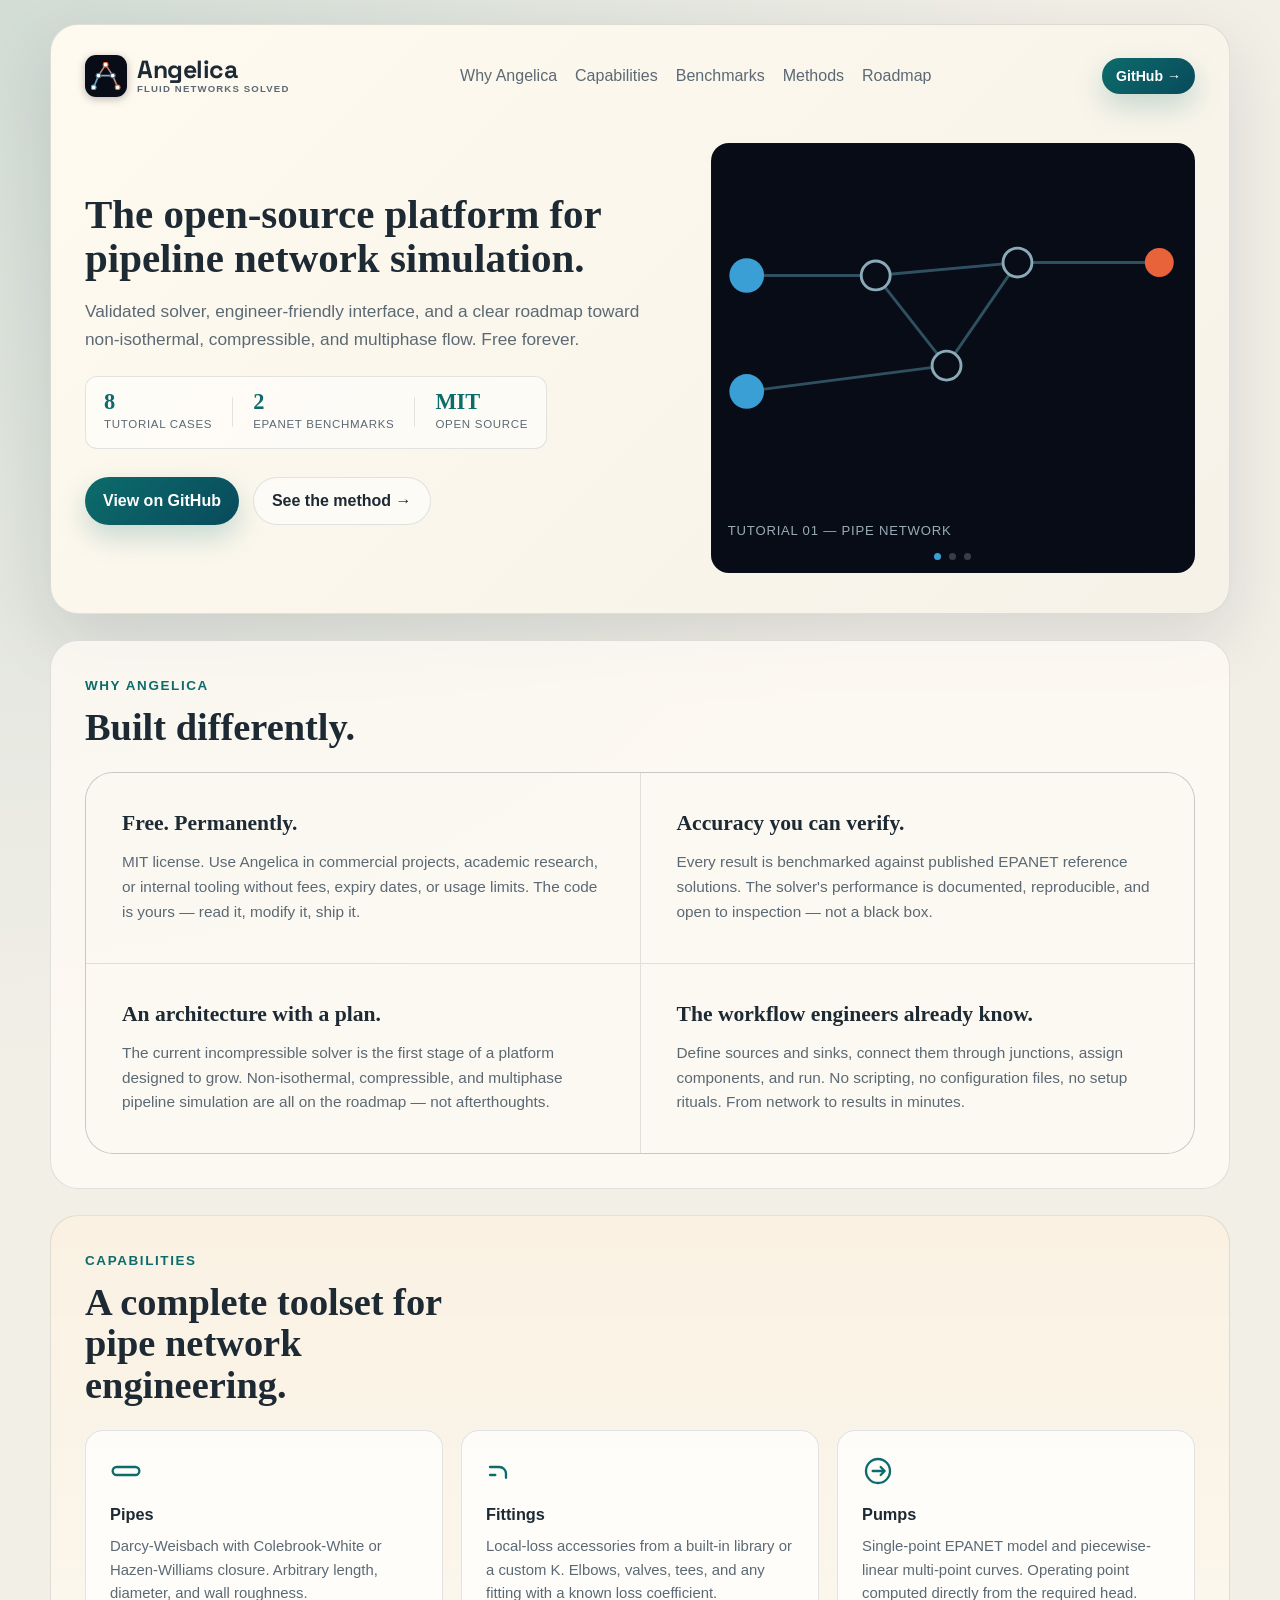
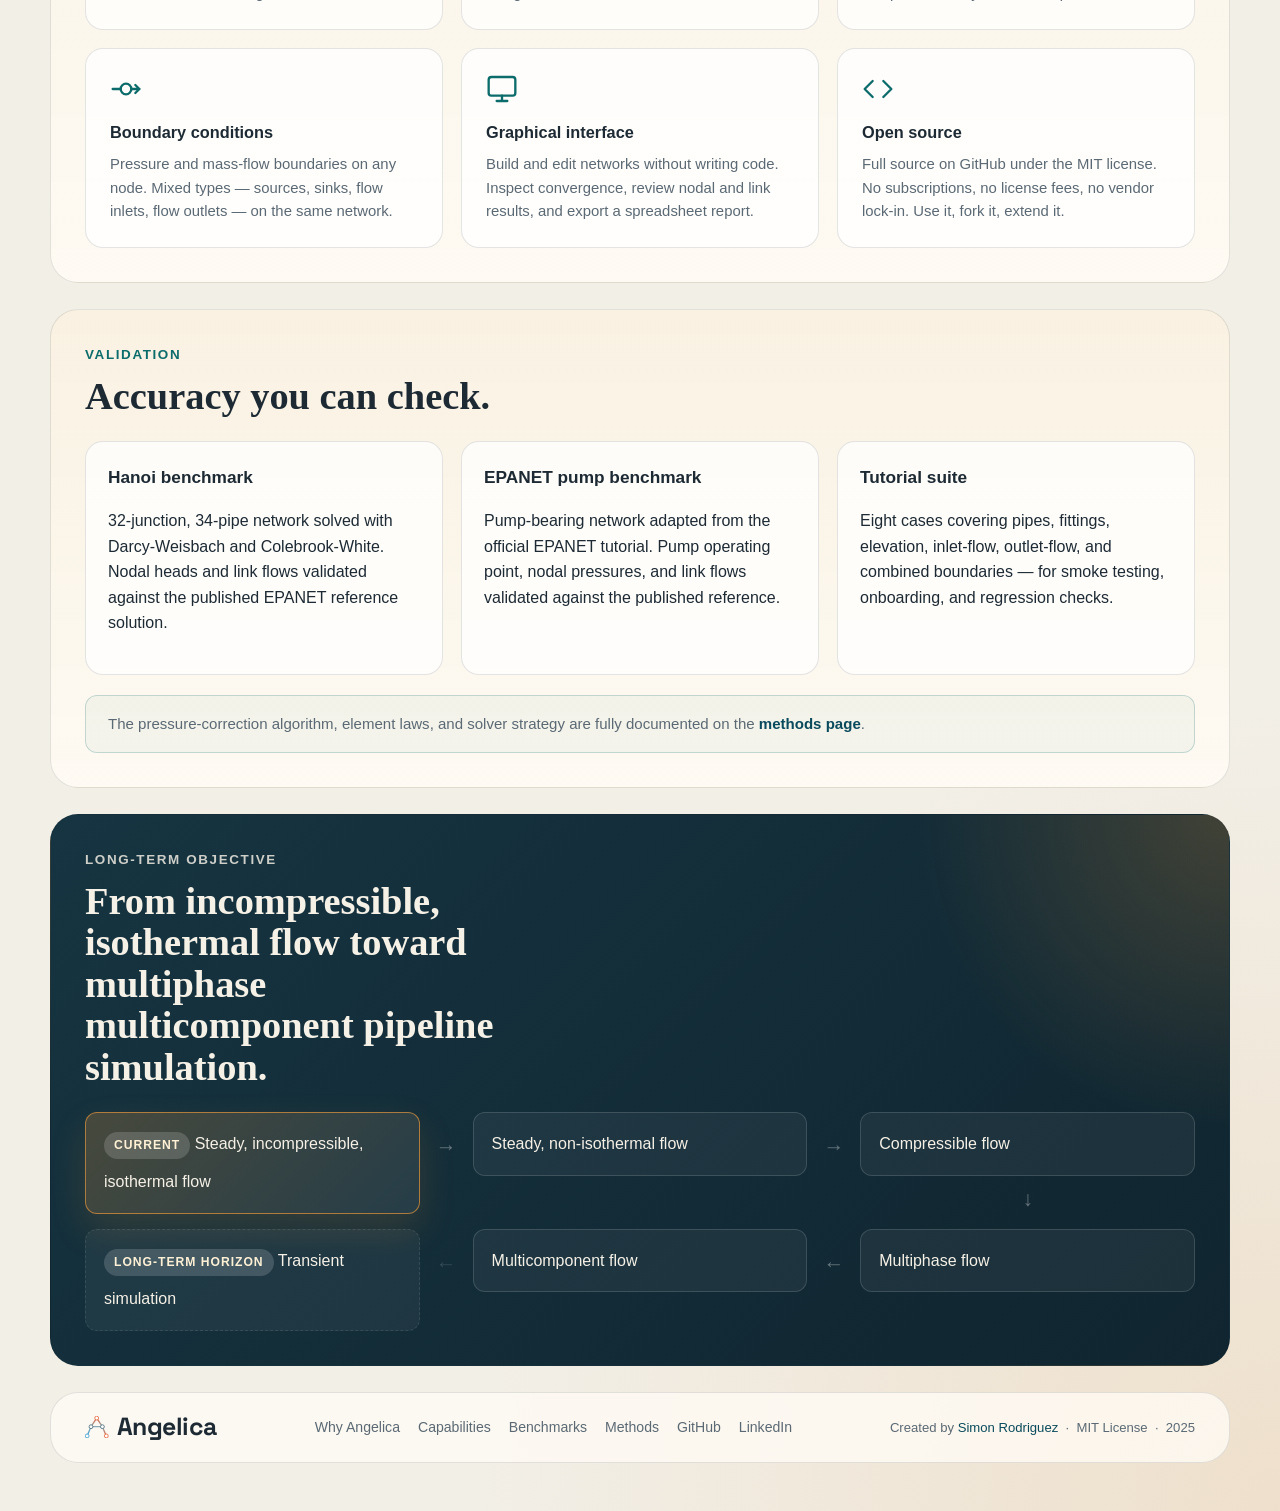
==== commit b22f934d: "Brand lockup: tagline + thicker SVG strokes - Add 'Fluid networks solved' tagline below wordmark in " ====
--- a/index.html
+++ b/index.html
@@ -24,12 +24,15 @@
 
       <header class="hero">
         <nav class="topbar">
-          <div class="brand">
+          <a class="brand" href="#">
             <span class="brand-icon">
               <img src="assets/logomark.svg" alt="" class="brand-mark" />
             </span>
-            <span class="brand-name">Angelica</span>
-          </div>
+            <span class="brand-lockup">
+              <span class="brand-name">Angelica</span>
+              <span class="brand-tagline">Fluid networks solved</span>
+            </span>
+          </a>
           <div class="toplinks">
             <a href="#why">Why Angelica</a>
             <a href="#capabilities">Capabilities</a>
--- a/styles.css
+++ b/styles.css
@@ -84,15 +84,28 @@
   width: auto;
 }
 
+.brand-lockup {
+  display: flex;
+  flex-direction: column;
+  gap: 1px;
+}
+
 .brand-name {
   font-family: "Space Grotesk", "Inter", "Segoe UI", sans-serif;
   font-size: 1.55rem;
   font-weight: 700;
   letter-spacing: -0.02em;
-  background: linear-gradient(90deg, #0ea5e9 0%, #f97316 100%);
-  -webkit-background-clip: text;
-  -webkit-text-fill-color: transparent;
-  background-clip: text;
+  color: var(--ink);
+  line-height: 1;
+}
+
+.brand-tagline {
+  font-size: 0.6rem;
+  font-weight: 600;
+  letter-spacing: 0.12em;
+  text-transform: uppercase;
+  color: var(--muted);
+  line-height: 1;
 }
 
 .toplinks {
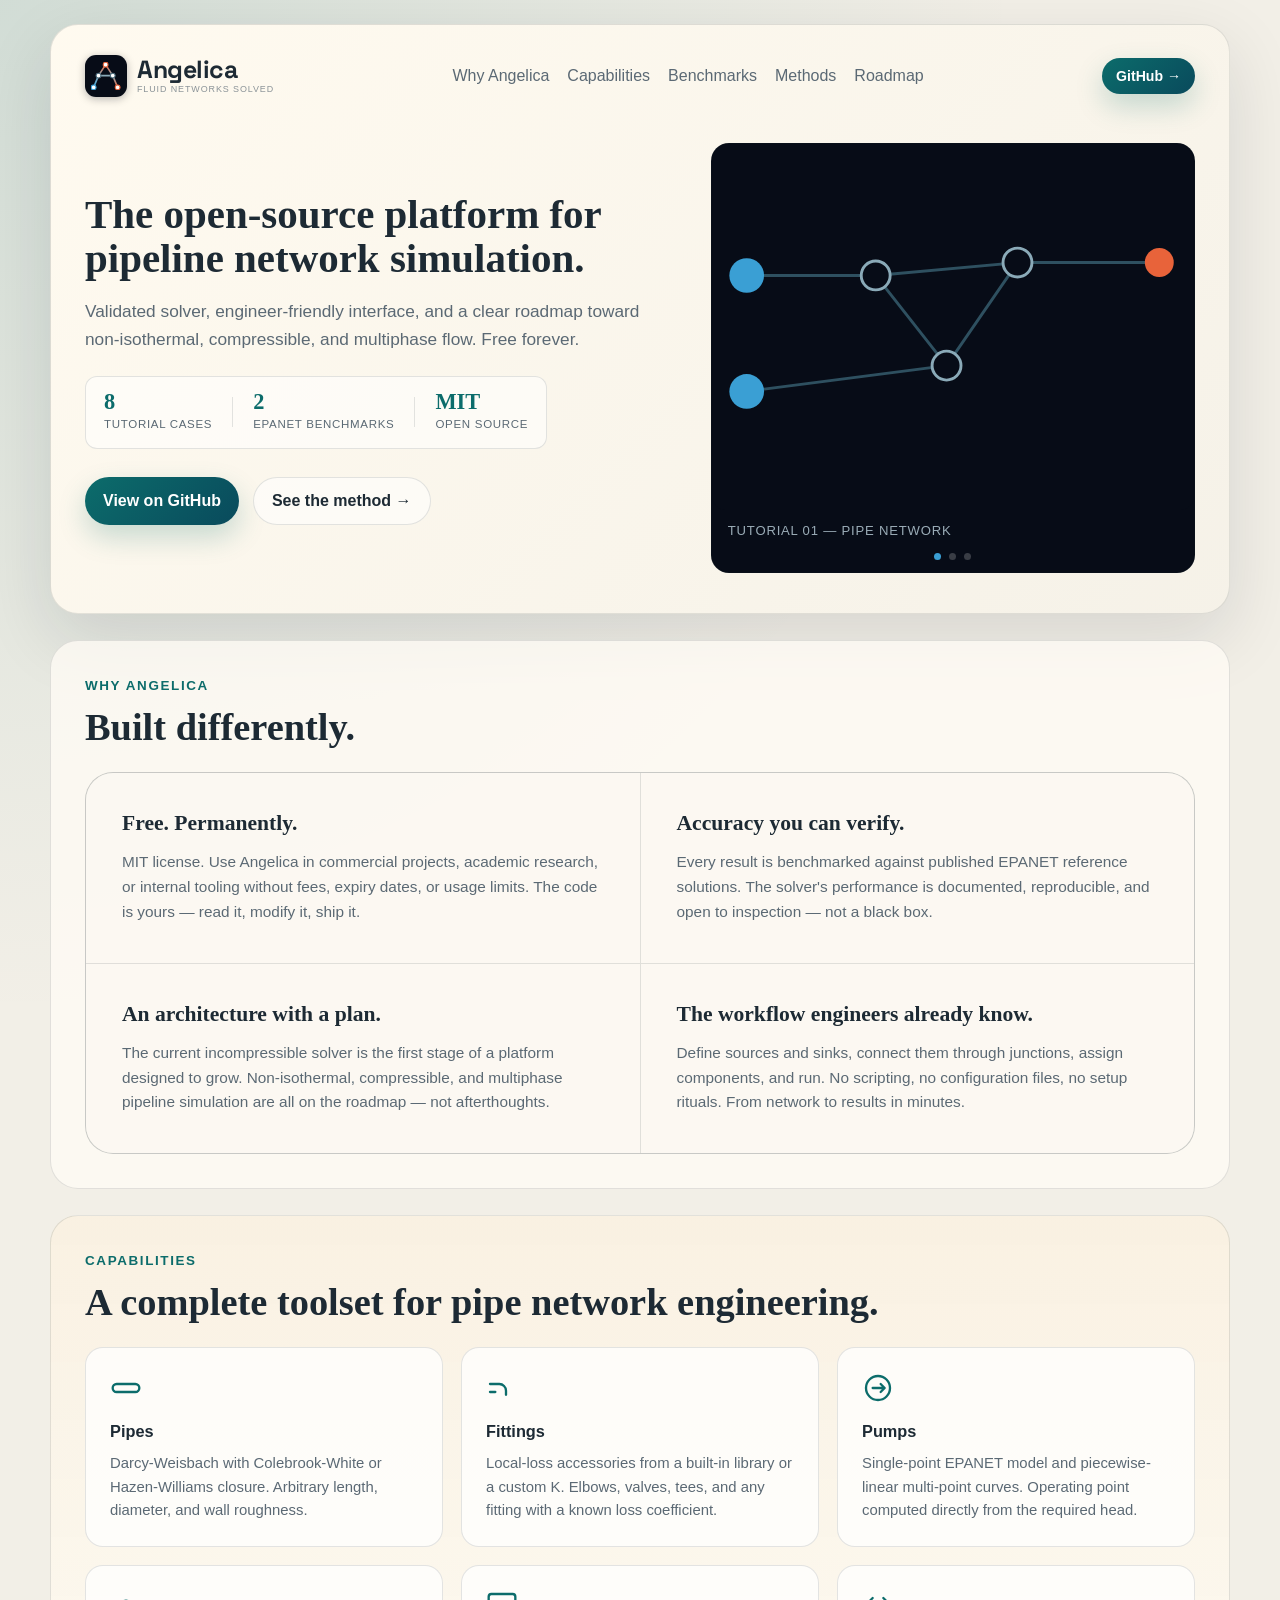
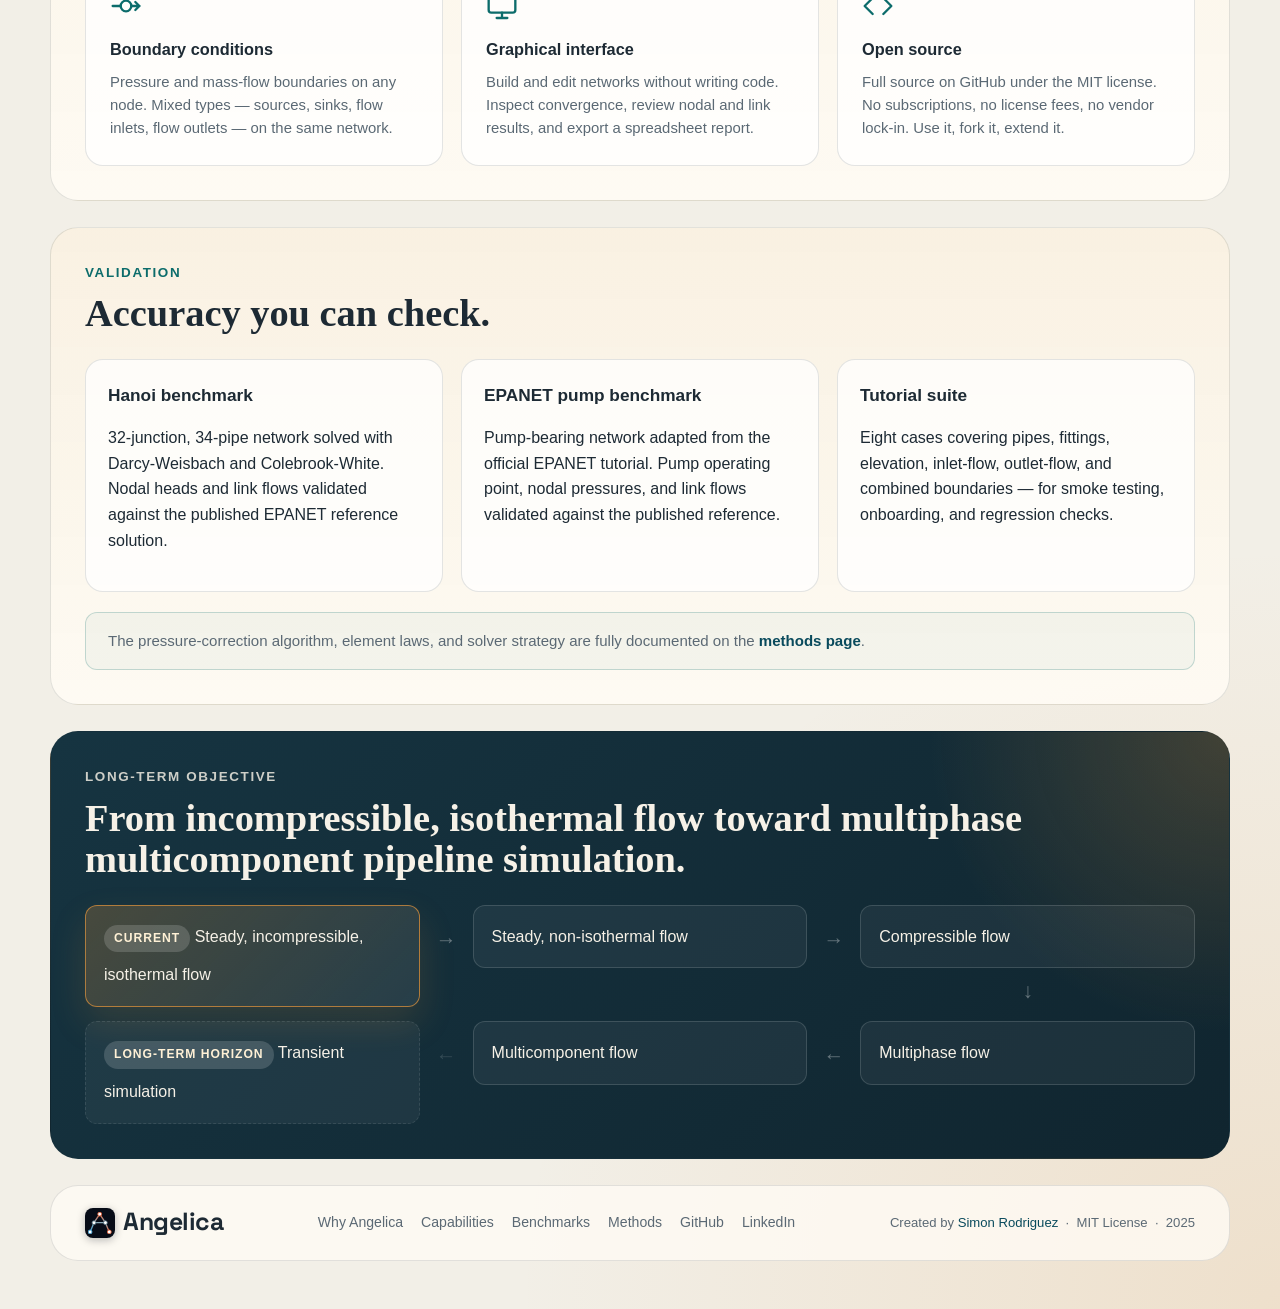
==== commit a42e0780: "Footer: match header logo style with dark icon container Both pages now use brand-icon--sm (30px dar" ====
--- a/index.html
+++ b/index.html
@@ -289,8 +289,10 @@
 
       <footer class="site-footer">
         <div class="footer-brand">
-          <img src="assets/logomark.svg" alt="" class="brand-mark footer-mark" />
-          <span class="brand-name">Angelica</span>
+          <span class="brand-icon brand-icon--sm">
+            <img src="assets/logomark.svg" alt="" class="brand-mark footer-mark" />
+          </span>
+          <span class="brand-name brand-name--sm">Angelica</span>
         </div>
         <nav class="footer-links">
           <a href="#why">Why Angelica</a>
--- a/styles.css
+++ b/styles.css
@@ -84,13 +84,22 @@
   width: auto;
 }
 
+.brand-icon--sm {
+  width: 30px;
+  height: 30px;
+  border-radius: 8px;
+}
+
+.brand-name--sm {
+  font-size: 1.05rem;
+}
+
 .brand-lockup {
-  display: flex;
-  flex-direction: column;
-  gap: 1px;
+  display: block;
 }
 
 .brand-name {
+  display: block;
   font-family: "Space Grotesk", "Inter", "Segoe UI", sans-serif;
   font-size: 1.55rem;
   font-weight: 700;
@@ -100,12 +109,15 @@
 }
 
 .brand-tagline {
-  font-size: 0.6rem;
-  font-weight: 600;
-  letter-spacing: 0.12em;
+  display: block;
+  font-size: 0.56rem;
+  font-weight: 500;
+  letter-spacing: 0.1em;
   text-transform: uppercase;
   color: var(--muted);
+  opacity: 0.7;
   line-height: 1;
+  margin-top: 3px;
 }
 
 .toplinks {
@@ -260,7 +272,6 @@
 
 .section h2 {
   font-size: clamp(1.75rem, 3vw, 3rem);
-  max-width: 22ch;
 }
 
 .two-column {
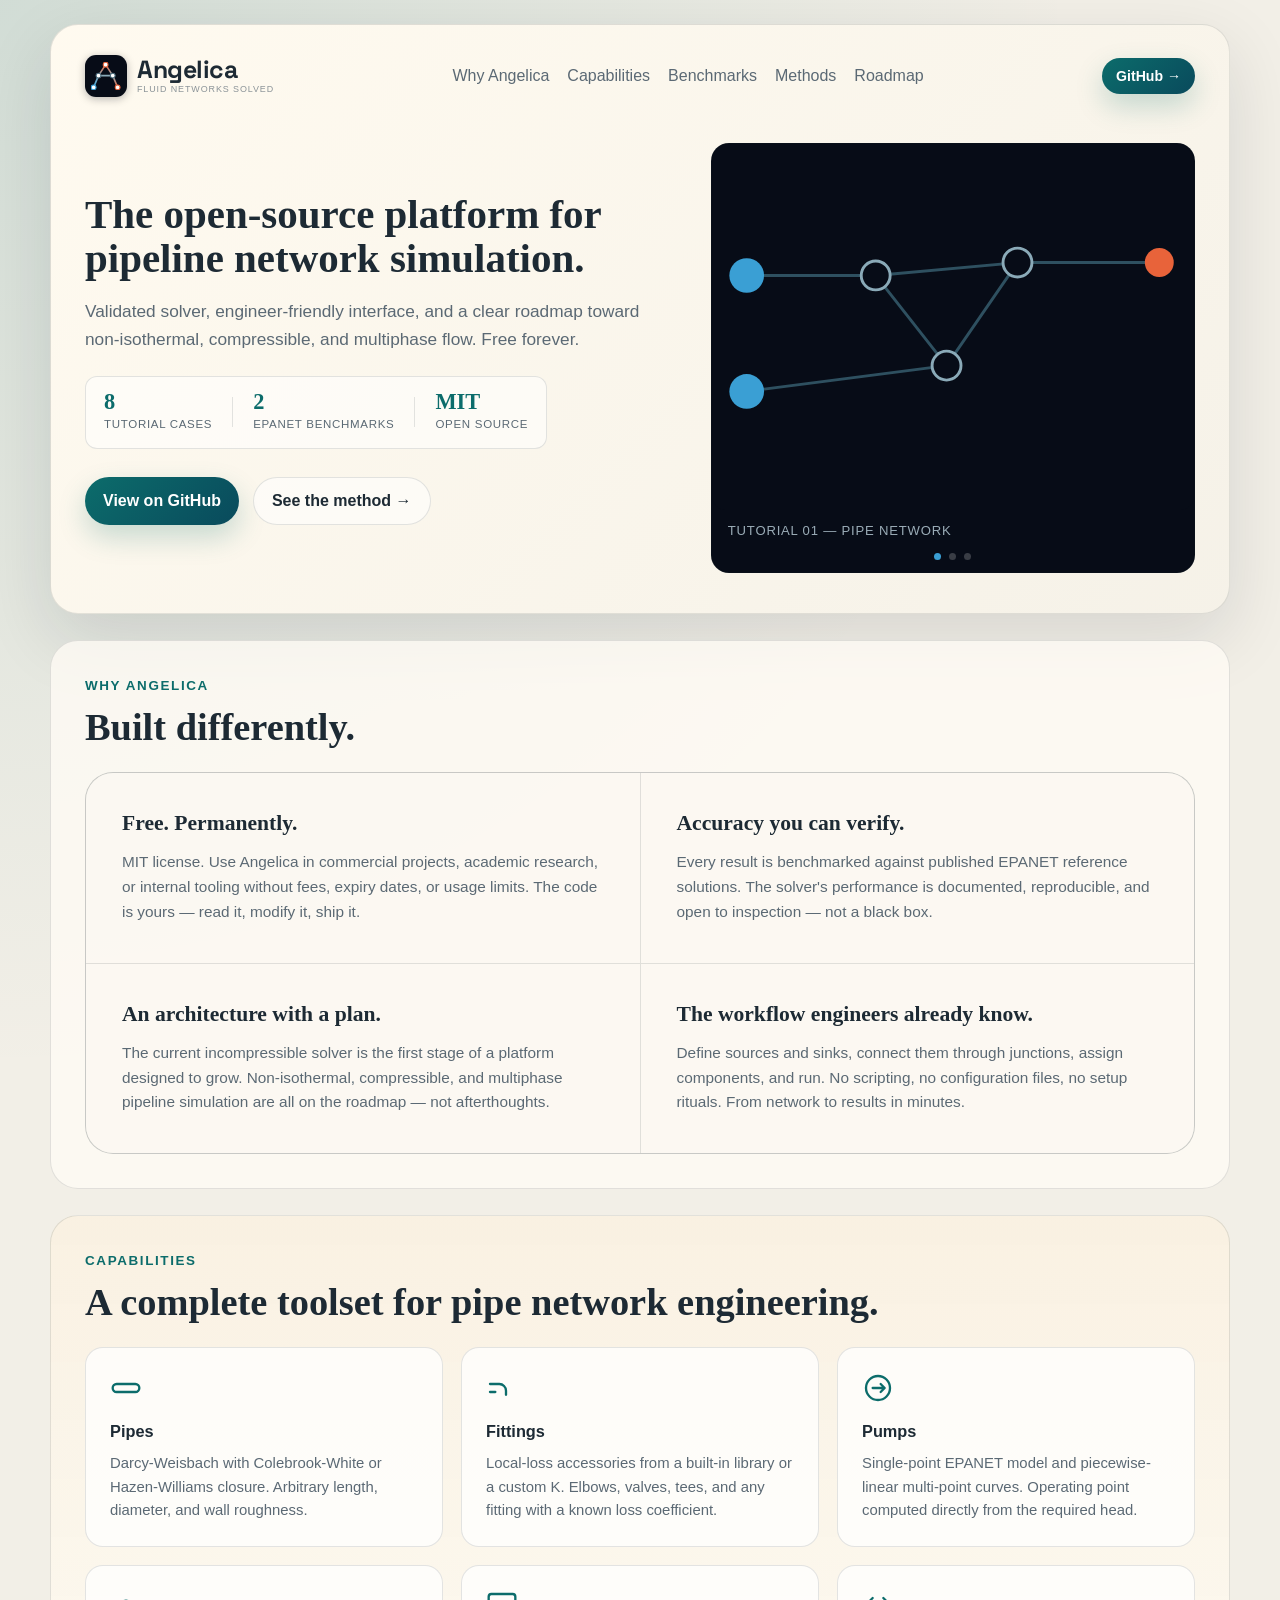
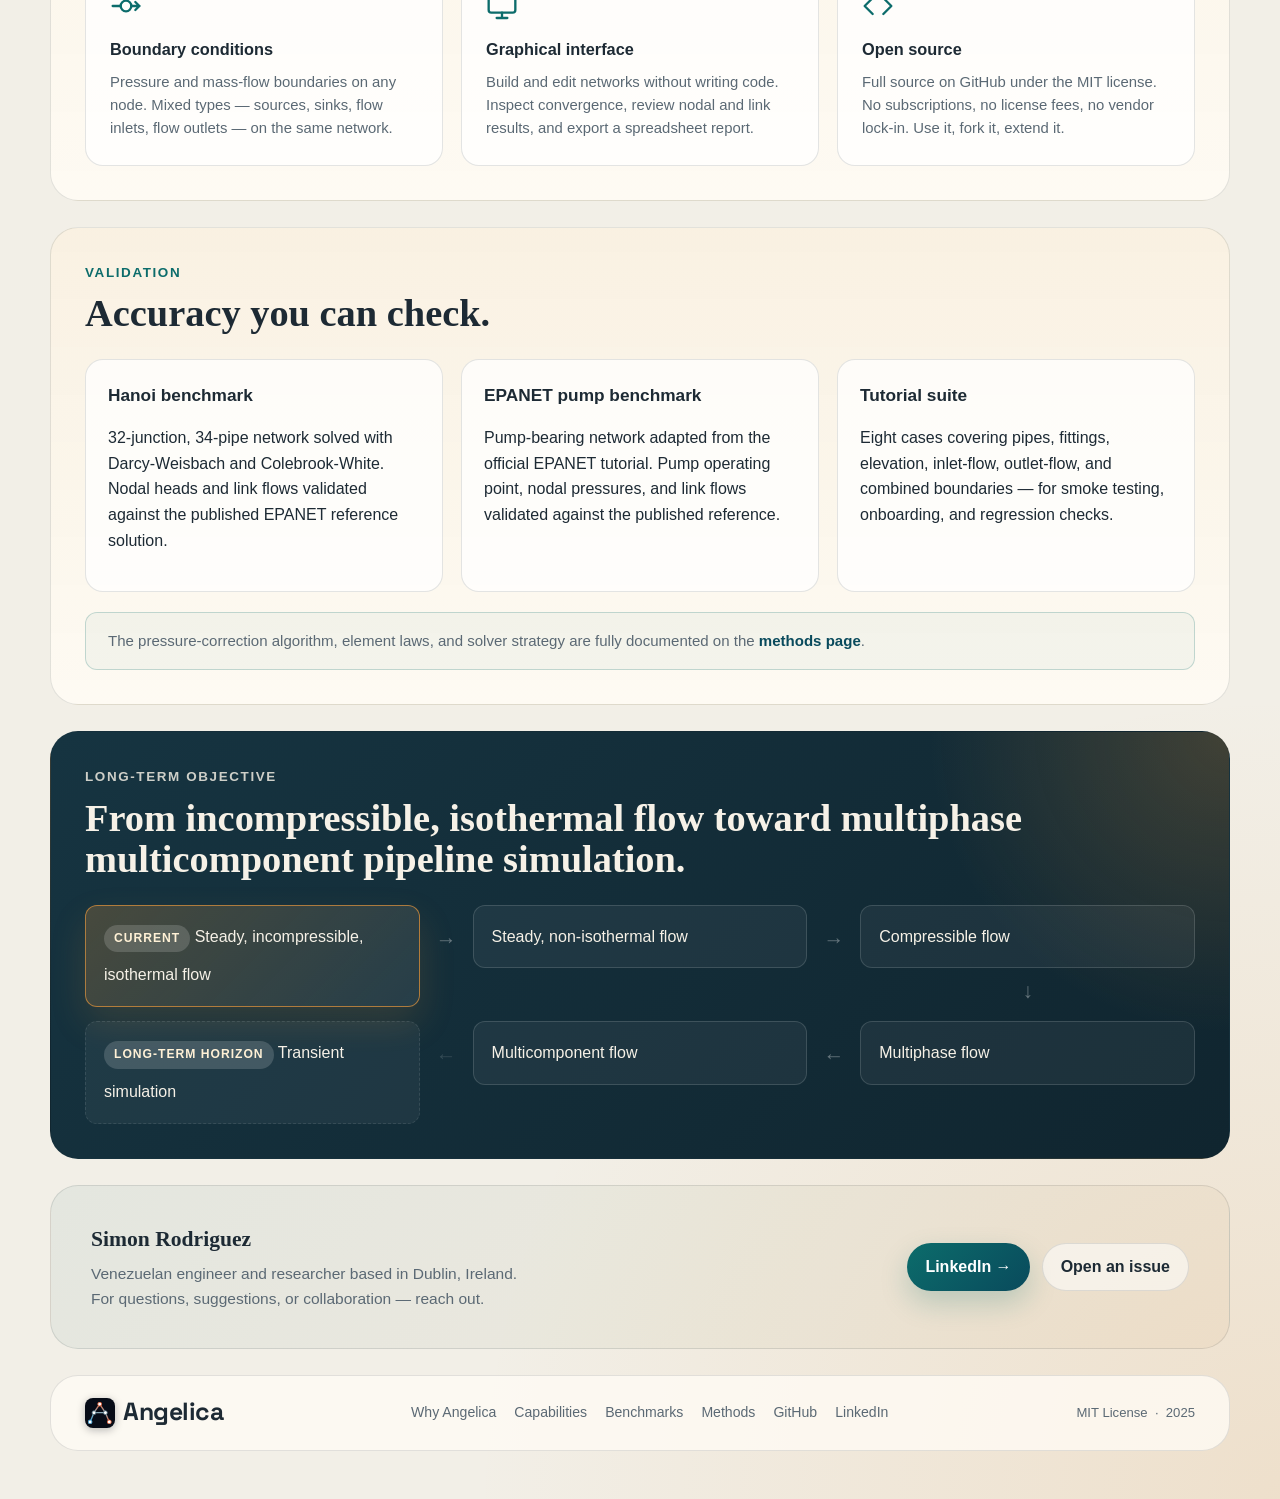
==== commit 1cd1d8ae: "Add author strip with contact CTA before footer Replaces the buried 'Created by' footer text with a " ====
--- a/index.html
+++ b/index.html
@@ -287,6 +287,20 @@
 
       </main>
 
+      <section class="author-strip">
+        <div class="author-inner">
+          <div class="author-text">
+            <p class="author-name">Simon Rodriguez</p>
+            <p class="author-bio">Venezuelan engineer and researcher based in Dublin, Ireland.
+              For questions, suggestions, or collaboration — reach out.</p>
+          </div>
+          <div class="author-actions">
+            <a class="button primary" href="https://www.linkedin.com/in/simonrodriguezl" target="_blank" rel="noreferrer">LinkedIn &rarr;</a>
+            <a class="button secondary" href="https://github.com/ScimonCFD/Angelica/issues" target="_blank" rel="noreferrer">Open an issue</a>
+          </div>
+        </div>
+      </section>
+
       <footer class="site-footer">
         <div class="footer-brand">
           <span class="brand-icon brand-icon--sm">
@@ -302,10 +316,7 @@
           <a href="https://github.com/ScimonCFD/Angelica" target="_blank" rel="noreferrer">GitHub</a>
           <a href="https://www.linkedin.com/in/simonrodriguezl" target="_blank" rel="noreferrer">LinkedIn</a>
         </nav>
-        <p class="footer-copy">
-          Created by <a href="https://www.linkedin.com/in/simonrodriguezl" target="_blank" rel="noreferrer">Simon Rodriguez</a>
-          &nbsp;&middot;&nbsp; MIT License &nbsp;&middot;&nbsp; 2025
-        </p>
+        <p class="footer-copy">MIT License &nbsp;&middot;&nbsp; 2025</p>
       </footer>
 
     </div>
--- a/styles.css
+++ b/styles.css
@@ -623,6 +623,46 @@
 .methods-callout a { color: var(--brand-deep); font-weight: 600; }
 .methods-callout a:hover { text-decoration: underline; }
 
+/* Author strip */
+.author-strip {
+  margin-top: 26px;
+  padding: 36px 40px;
+  border: 1px solid var(--line);
+  border-radius: var(--radius-lg);
+  background: linear-gradient(135deg, rgba(12, 108, 107, 0.06), rgba(217, 143, 59, 0.06));
+}
+
+.author-inner {
+  display: flex;
+  align-items: center;
+  justify-content: space-between;
+  gap: 32px;
+  flex-wrap: wrap;
+}
+
+.author-name {
+  margin: 0 0 6px;
+  font-family: Georgia, "Times New Roman", serif;
+  font-size: 1.35rem;
+  font-weight: 700;
+  color: var(--ink);
+}
+
+.author-bio {
+  margin: 0;
+  color: var(--muted);
+  font-size: 0.97rem;
+  max-width: 52ch;
+  line-height: 1.6;
+}
+
+.author-actions {
+  display: flex;
+  gap: 12px;
+  flex-shrink: 0;
+  flex-wrap: wrap;
+}
+
 /* Footer */
 .site-footer {
   margin-top: 26px;
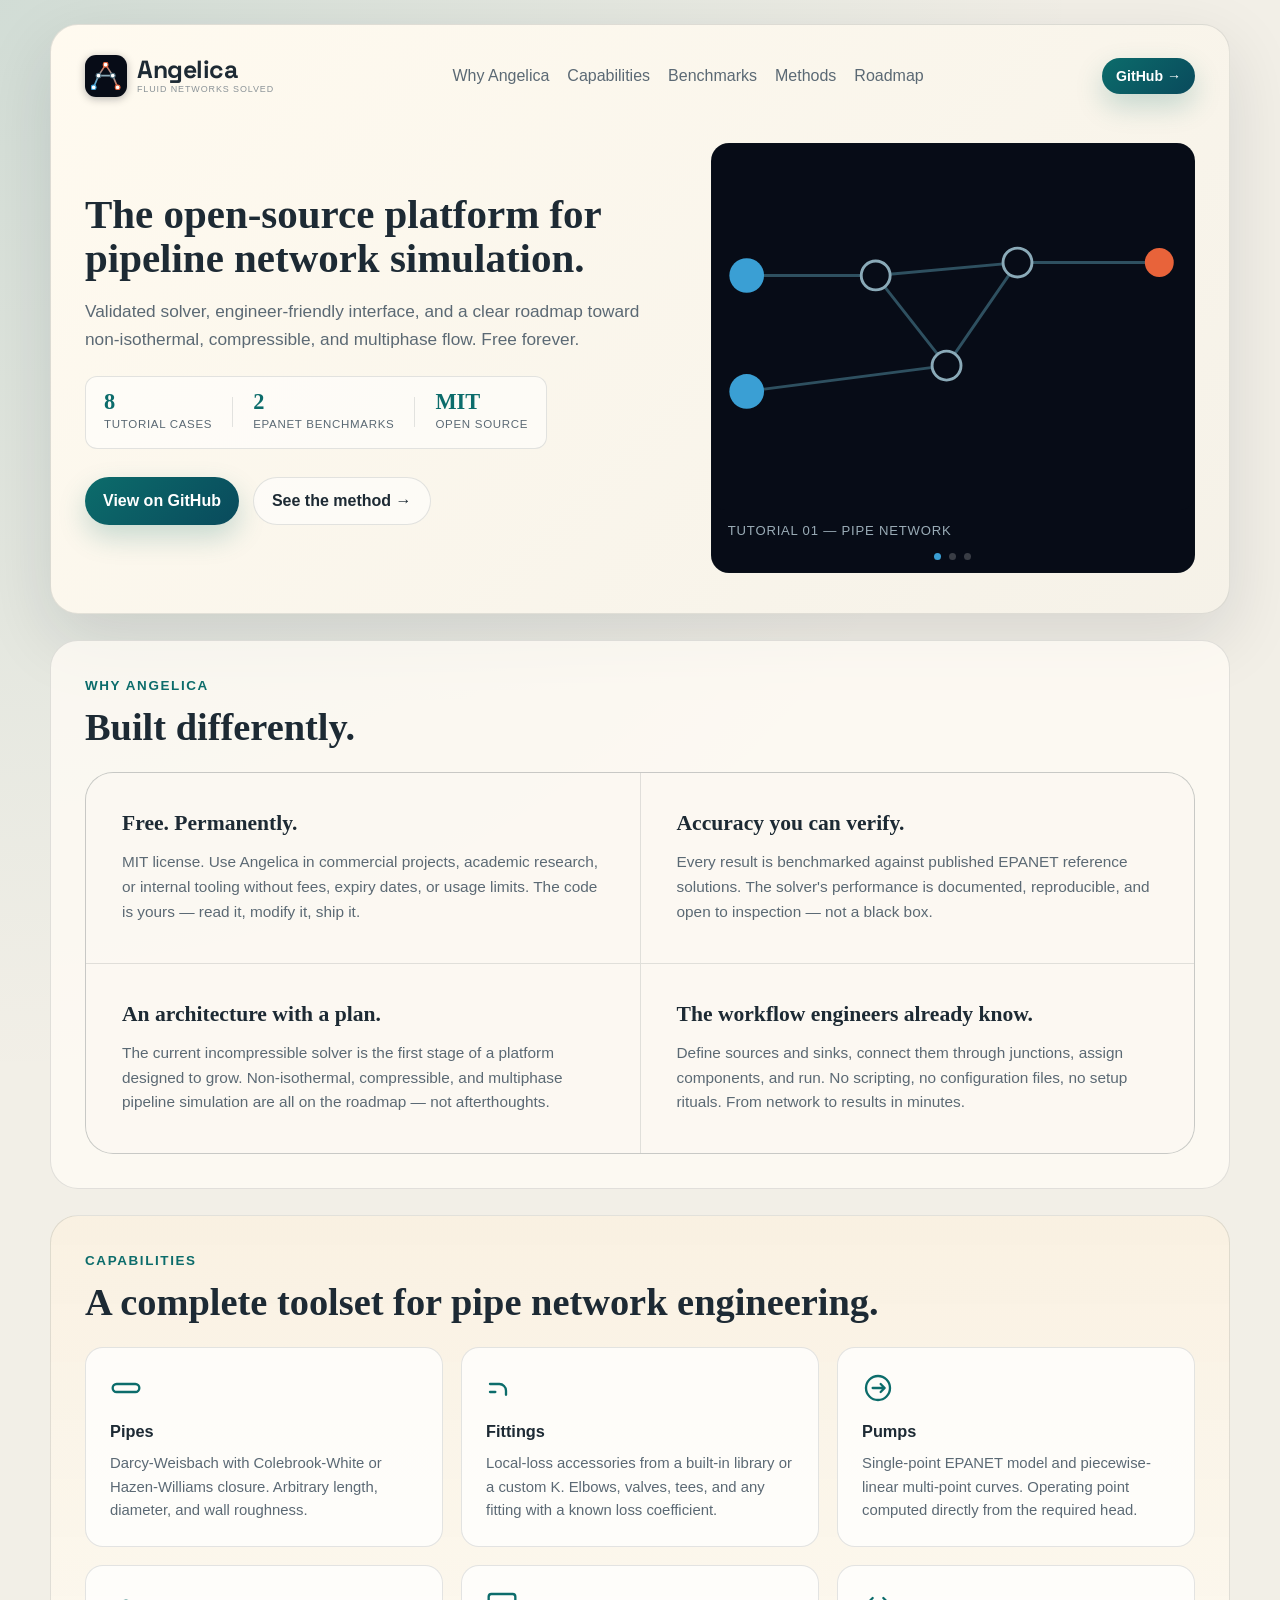
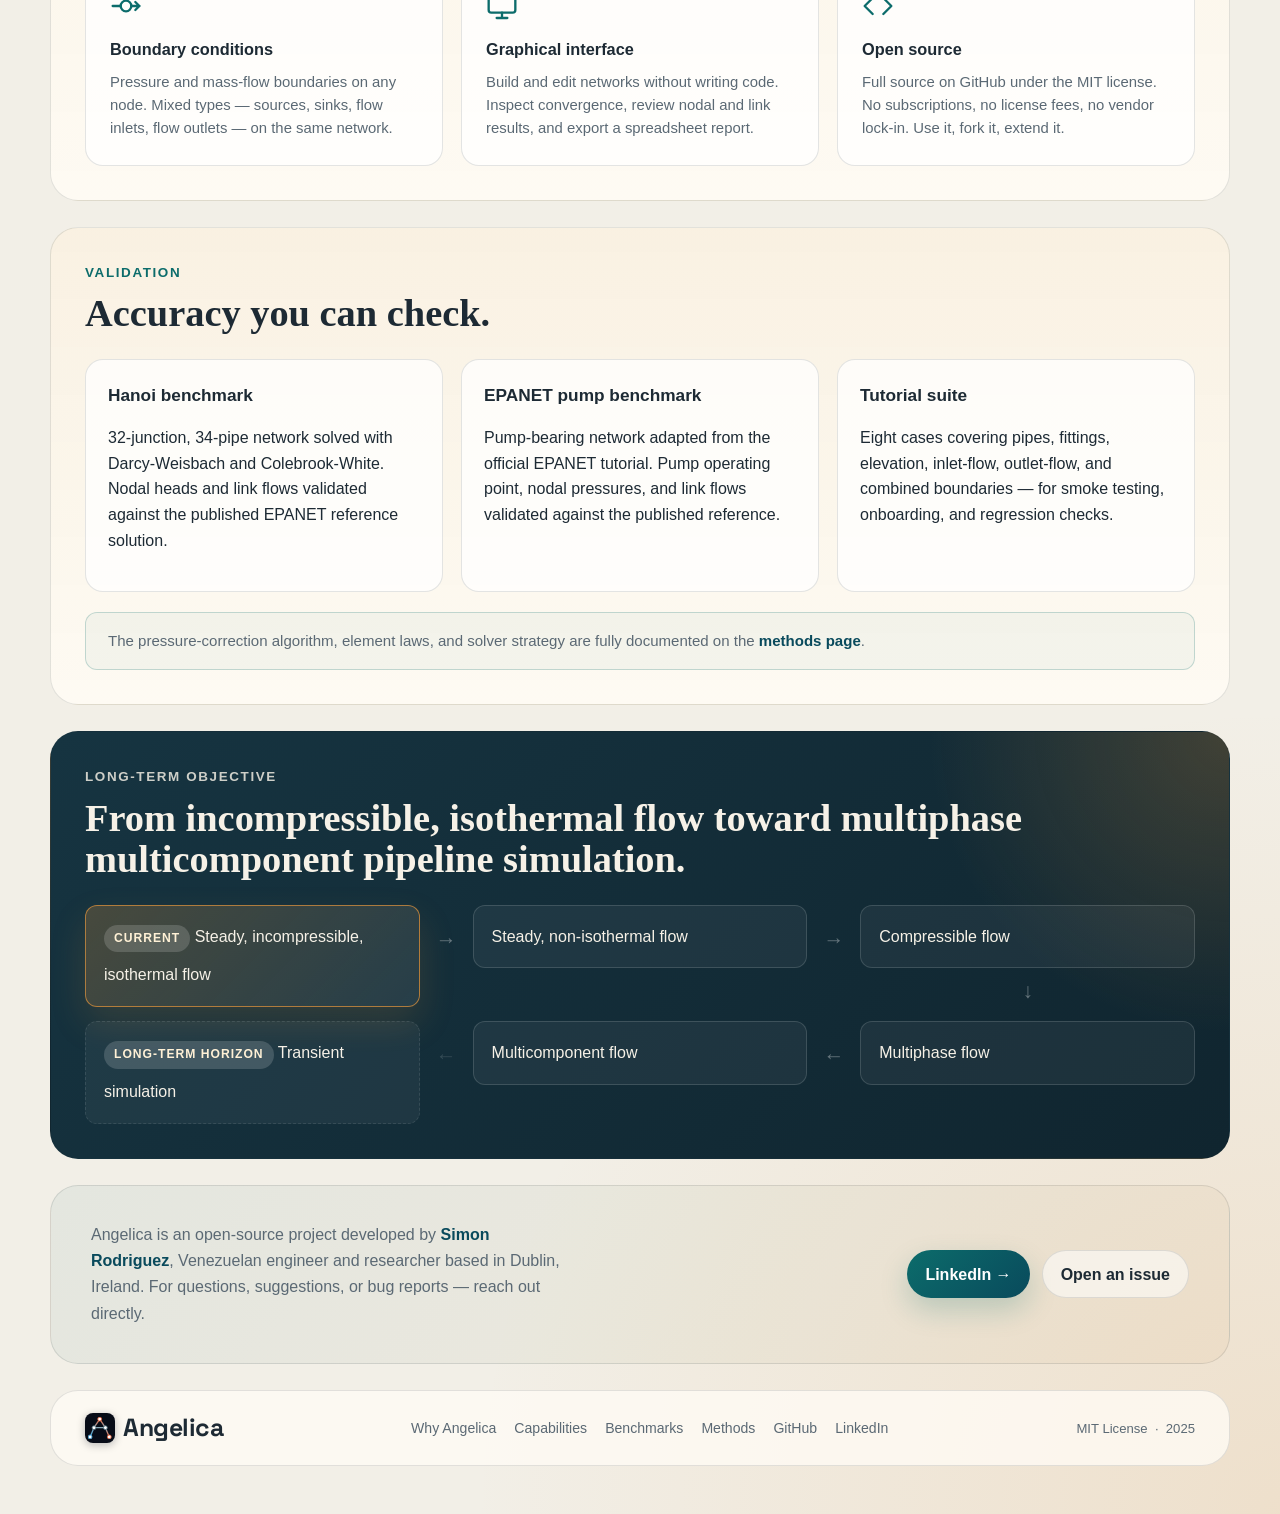
==== commit 28ae242e: "Author strip: reframe as project credit, not personal bio Lead with 'Angelica is an open-source proj" ====
--- a/index.html
+++ b/index.html
@@ -290,9 +290,10 @@
       <section class="author-strip">
         <div class="author-inner">
           <div class="author-text">
-            <p class="author-name">Simon Rodriguez</p>
-            <p class="author-bio">Venezuelan engineer and researcher based in Dublin, Ireland.
-              For questions, suggestions, or collaboration — reach out.</p>
+            <p class="author-bio">Angelica is an open&#8209;source project developed by
+              <a href="https://www.linkedin.com/in/simonrodriguezl" target="_blank" rel="noreferrer">Simon Rodriguez</a>,
+              Venezuelan engineer and researcher based in Dublin, Ireland.
+              For questions, suggestions, or bug reports — reach out directly.</p>
           </div>
           <div class="author-actions">
             <a class="button primary" href="https://www.linkedin.com/in/simonrodriguezl" target="_blank" rel="noreferrer">LinkedIn &rarr;</a>
--- a/styles.css
+++ b/styles.css
@@ -640,20 +640,17 @@
   flex-wrap: wrap;
 }
 
-.author-name {
-  margin: 0 0 6px;
-  font-family: Georgia, "Times New Roman", serif;
-  font-size: 1.35rem;
-  font-weight: 700;
-  color: var(--ink);
-}
-
 .author-bio {
   margin: 0;
   color: var(--muted);
-  font-size: 0.97rem;
-  max-width: 52ch;
-  line-height: 1.6;
+  font-size: 1rem;
+  max-width: 54ch;
+  line-height: 1.65;
+}
+
+.author-bio a {
+  color: var(--brand-deep);
+  font-weight: 600;
 }
 
 .author-actions {
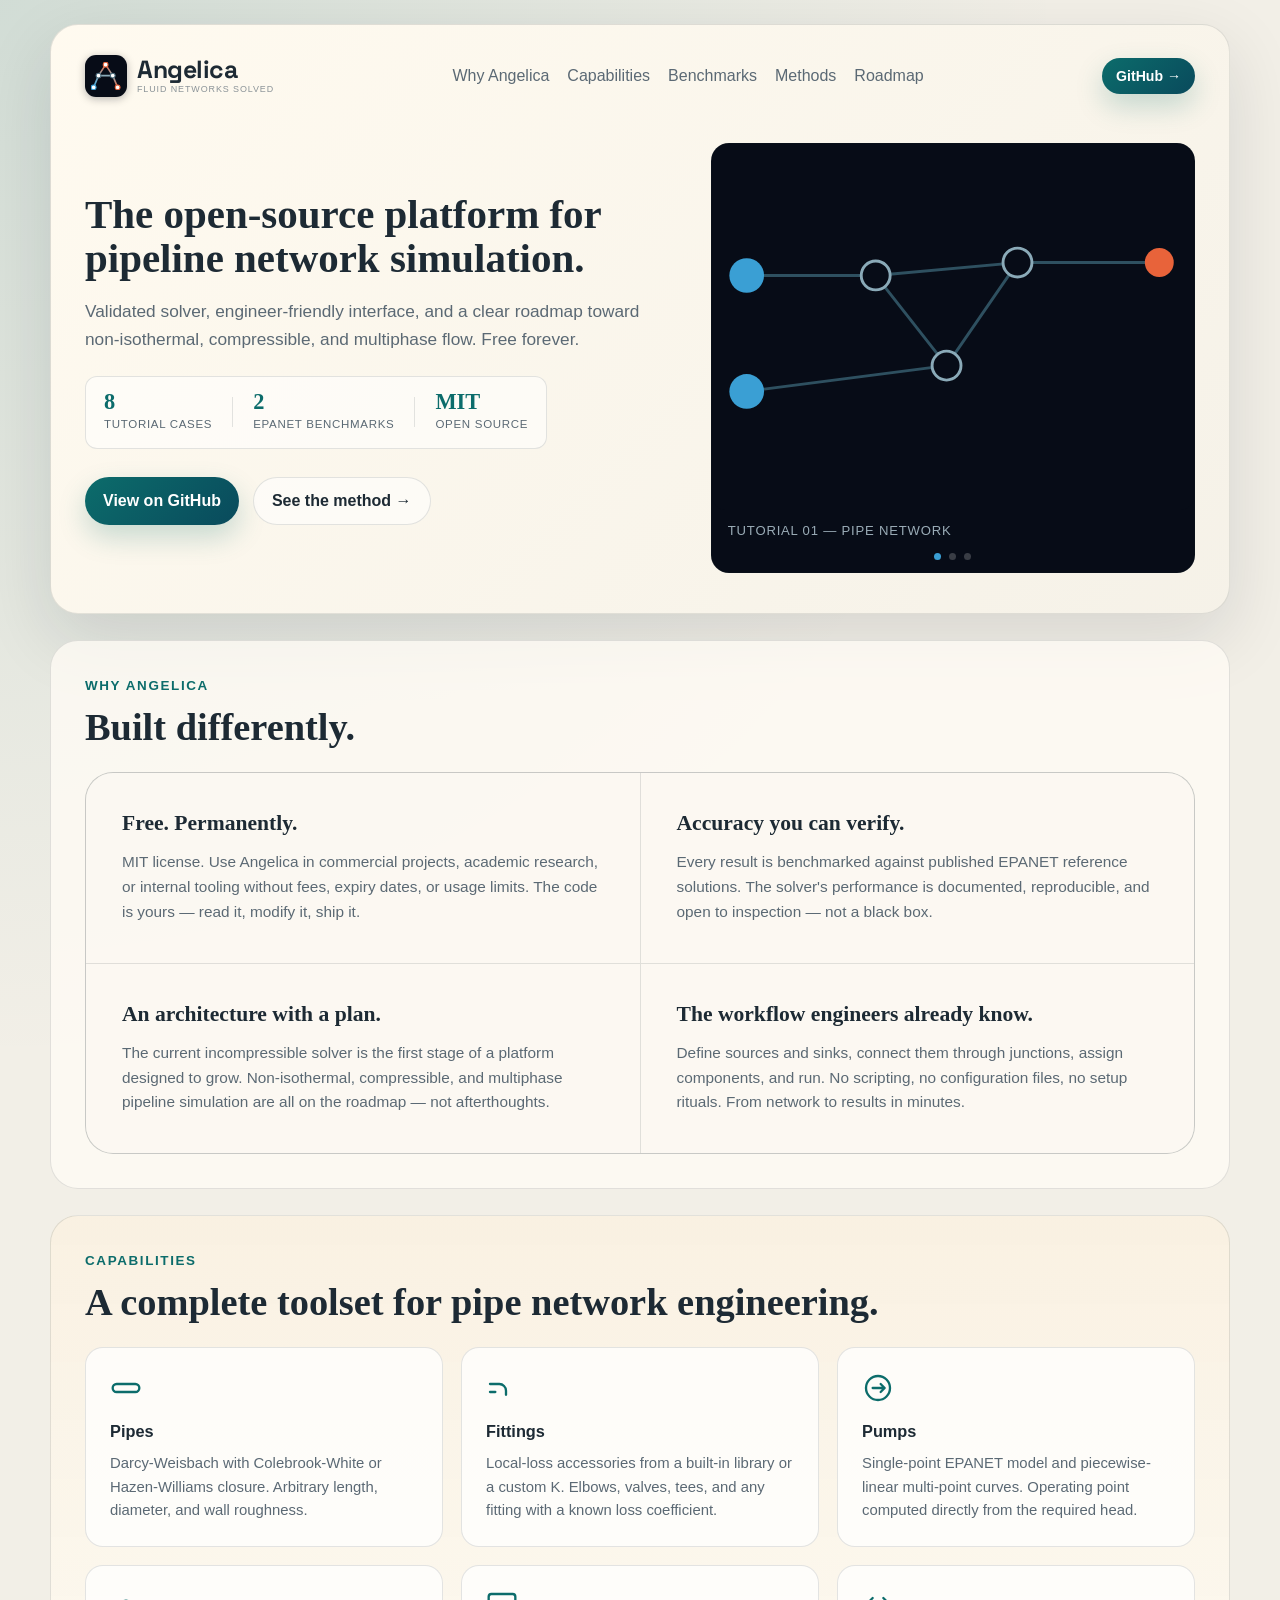
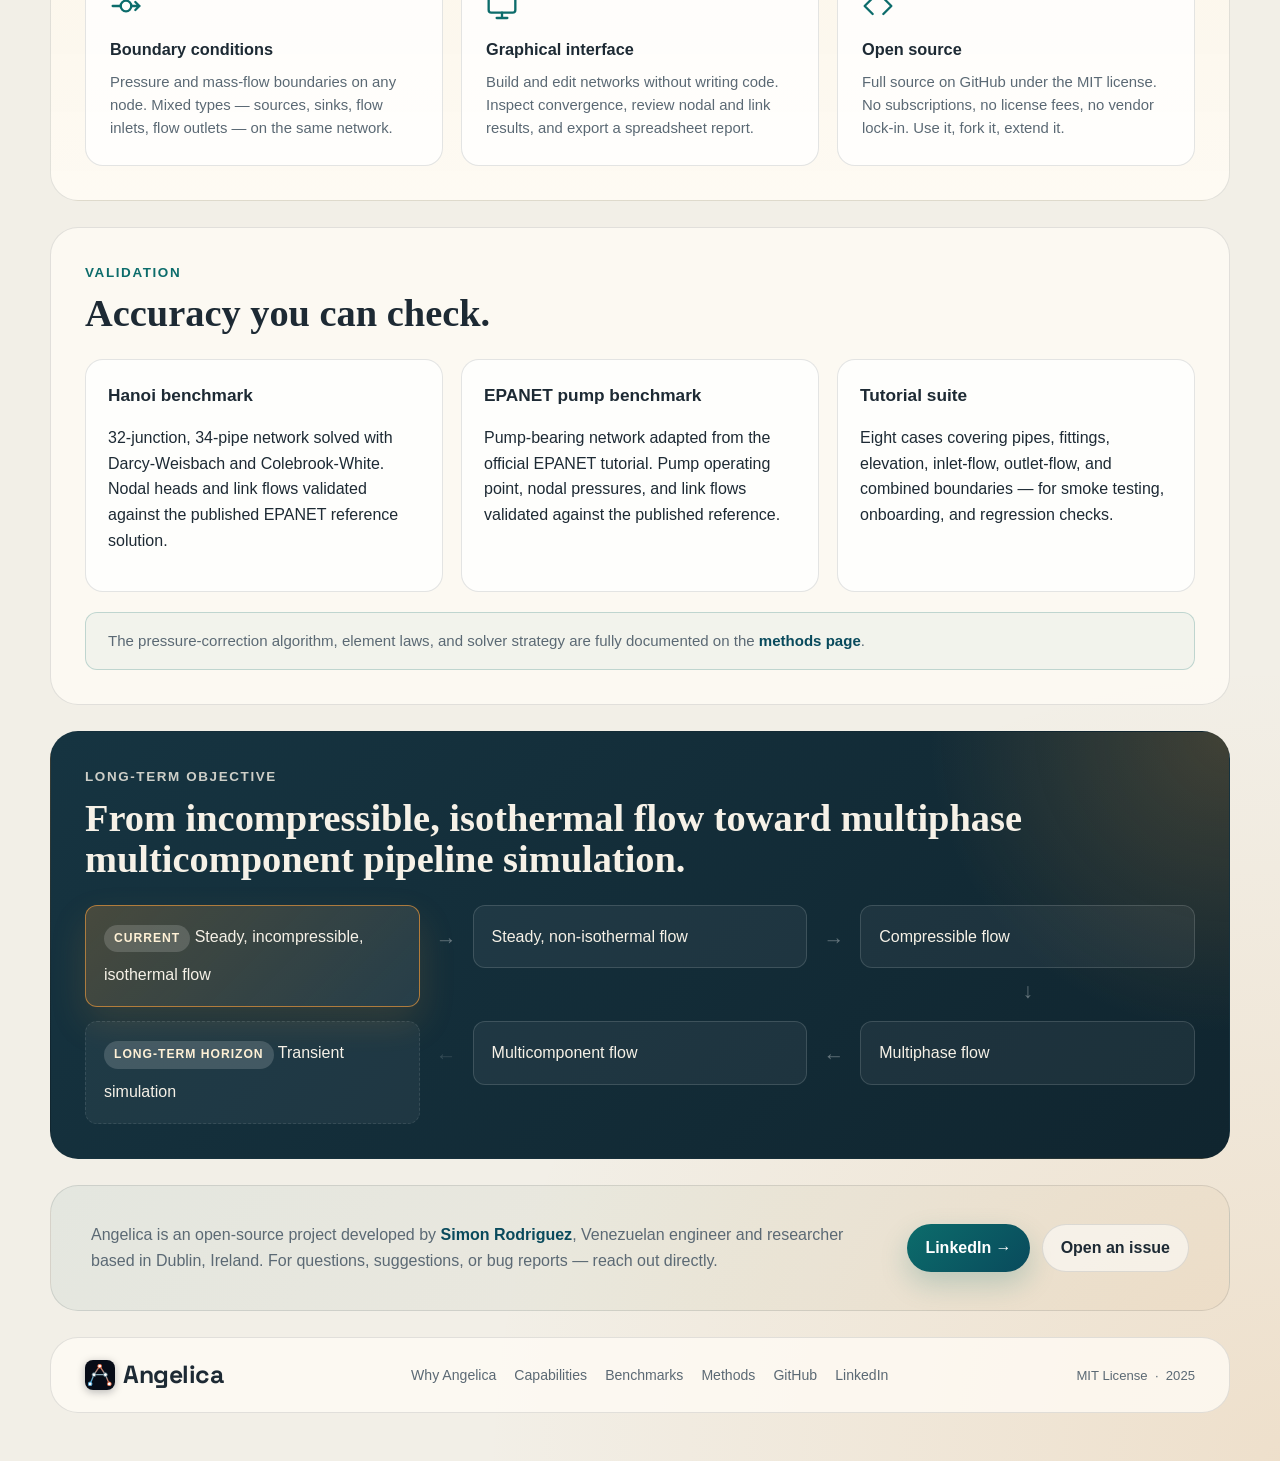
==== commit 0edf1e8c: "Fix consecutive accent sections and dead scroll-reveal selector Benchmarks was section.accent same a" ====
--- a/index.html
+++ b/index.html
@@ -219,7 +219,7 @@
         </section>
 
         <!-- BENCHMARKS -->
-        <section id="benchmarks" class="section accent">
+        <section id="benchmarks" class="section">
           <div class="section-head">
             <p class="eyebrow">Validation</p>
             <h2>Accuracy you can check.</h2>
@@ -349,7 +349,7 @@
       if ('IntersectionObserver' in window &&
           !window.matchMedia('(prefers-reduced-motion: reduce)').matches) {
         const revealTargets = document.querySelectorAll(
-          '.value-card, .cap-card, .step, .info-card, .roadmap-item, .section-head'
+          '.value-card, .cap-card, .info-card, .roadmap-item, .section-head'
         );
         const obs = new IntersectionObserver(
           entries => entries.forEach(e => {
--- a/styles.css
+++ b/styles.css
@@ -635,16 +635,19 @@
 .author-inner {
   display: flex;
   align-items: center;
-  justify-content: space-between;
   gap: 32px;
   flex-wrap: wrap;
+}
+
+.author-text {
+  flex: 1;
+  min-width: 0;
 }
 
 .author-bio {
   margin: 0;
   color: var(--muted);
   font-size: 1rem;
-  max-width: 54ch;
   line-height: 1.65;
 }
 
